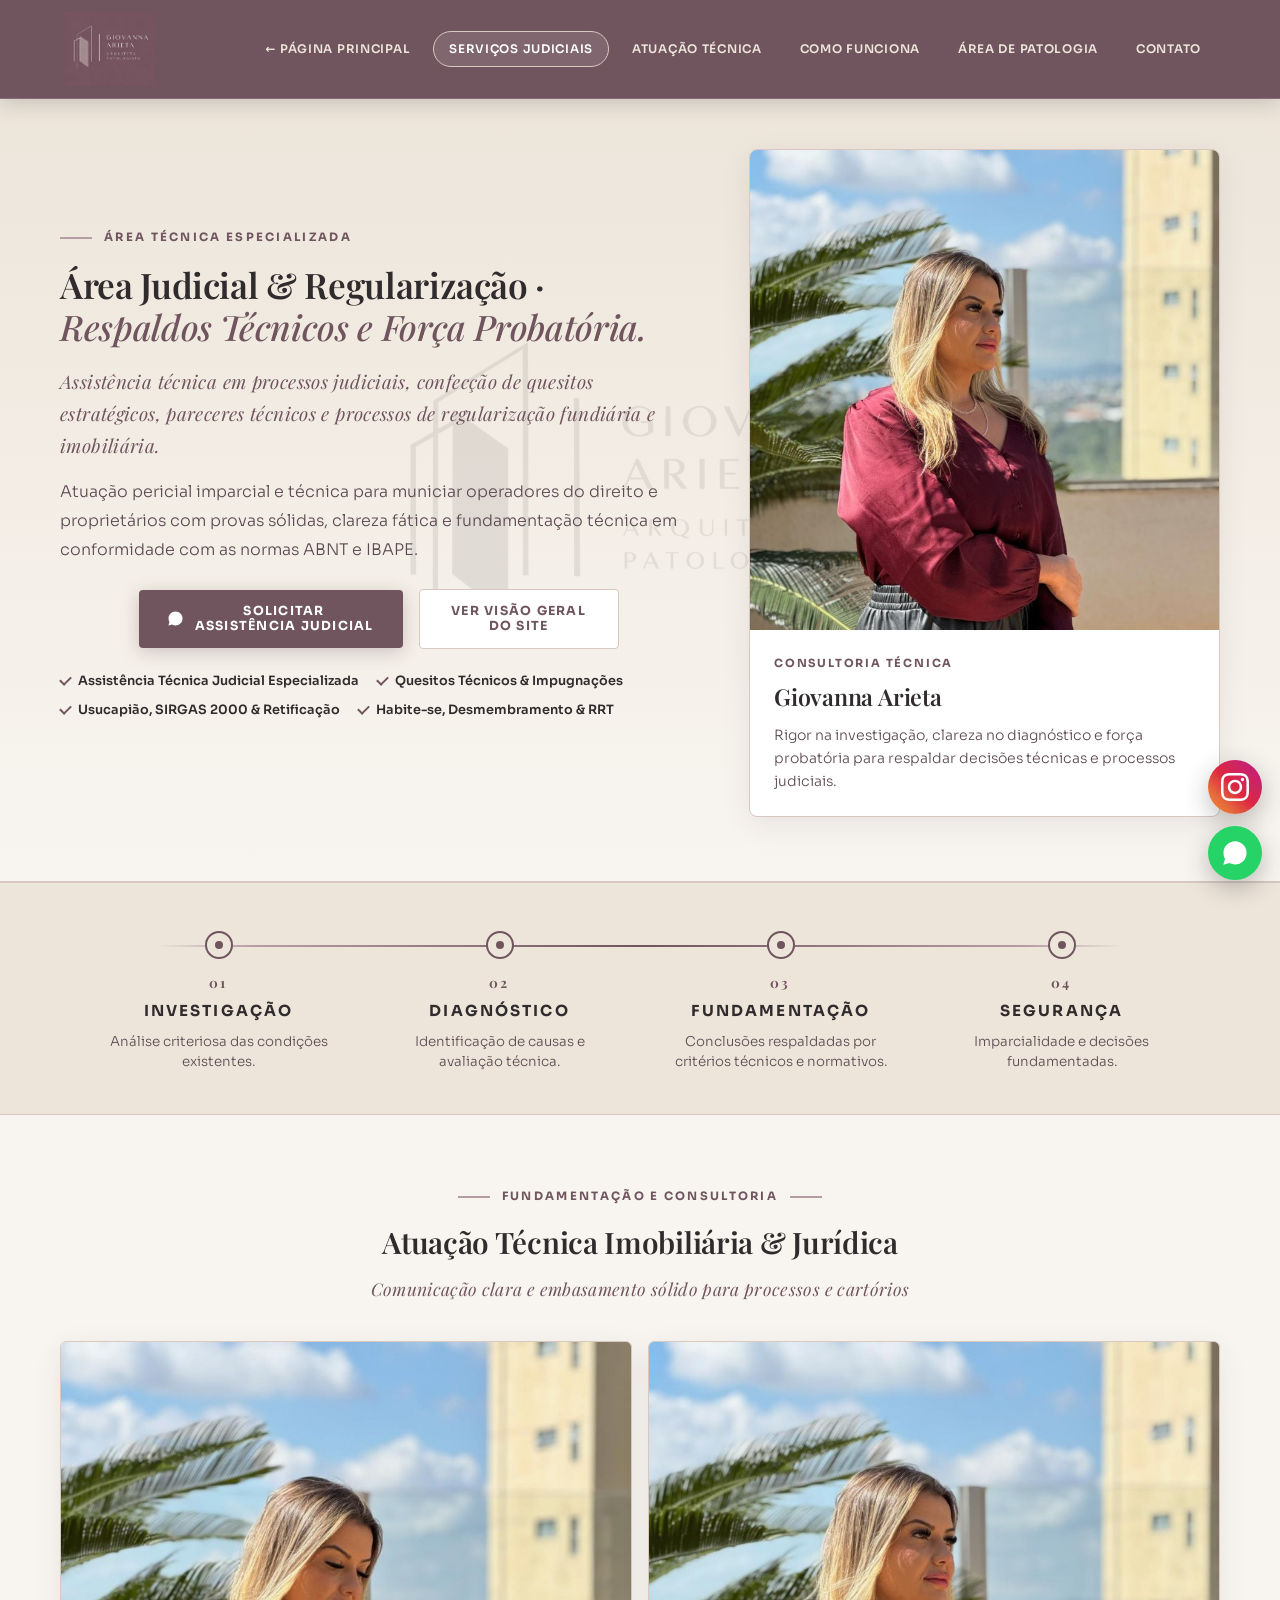
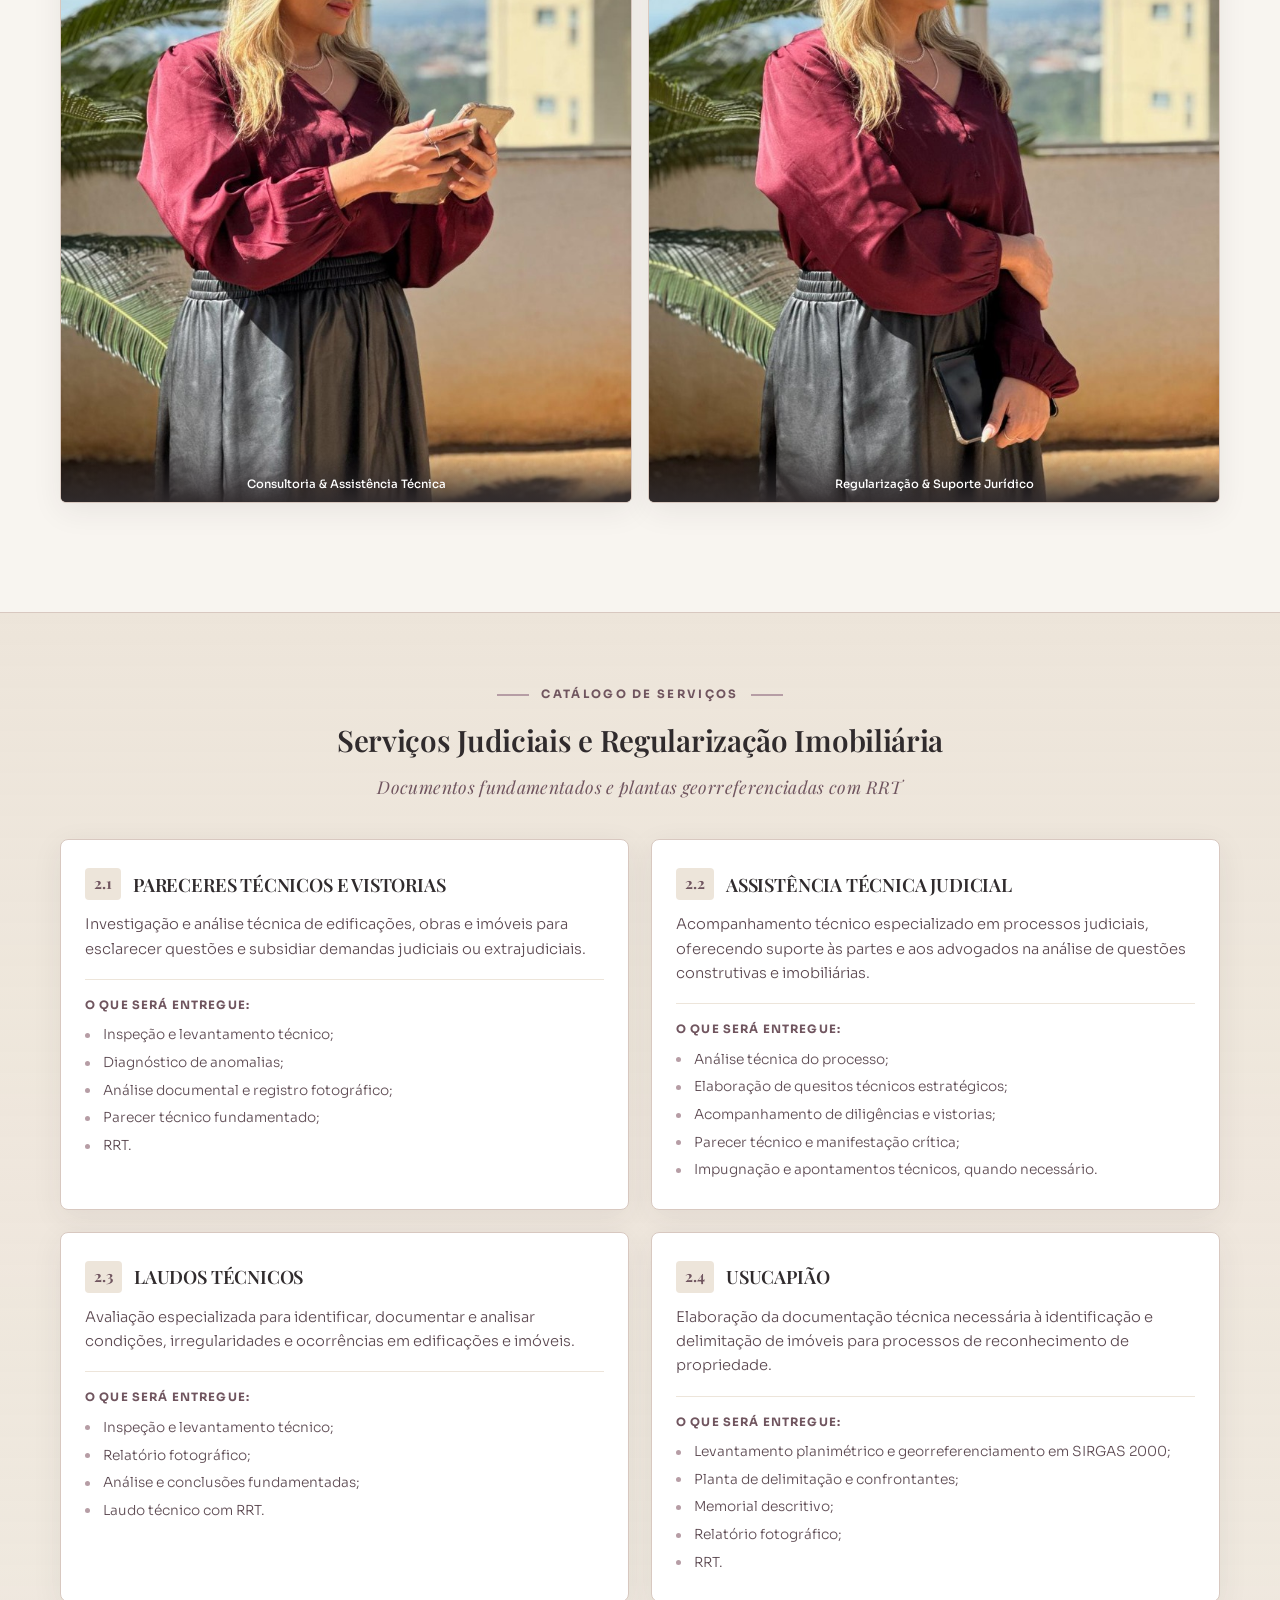
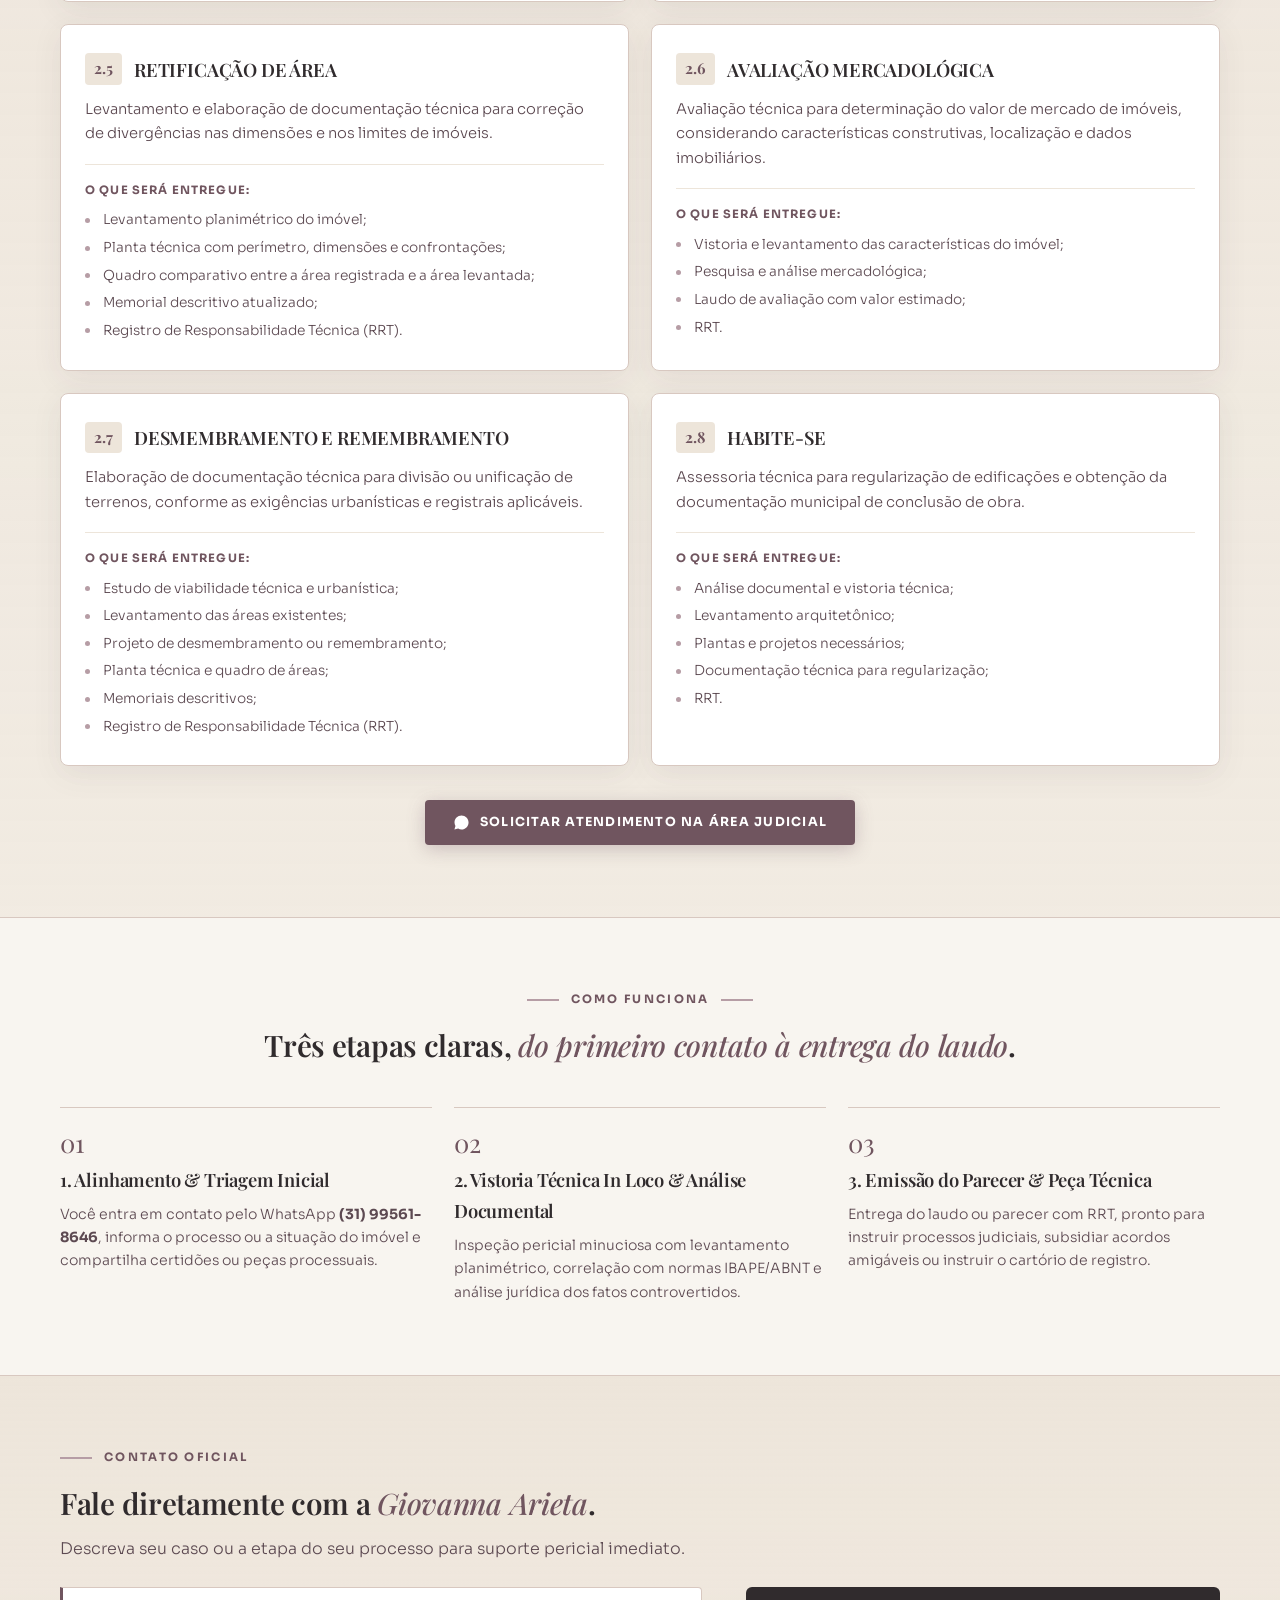
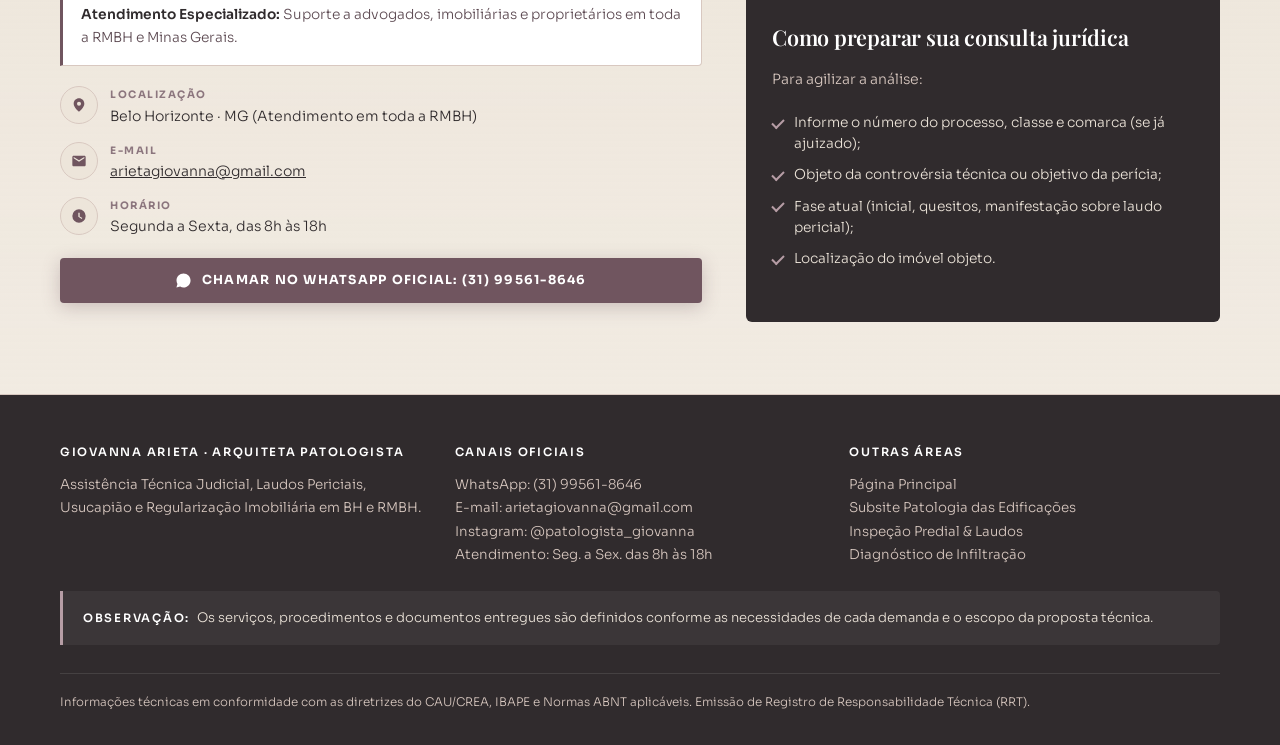
==== judicial.html @ 3dc8a7e7 "Adiciona páginas de nicho (patologia e judicial), logo centralizada estática na hero e 4 pilares int" ====
<!DOCTYPE html>
<html lang="pt-BR">
<head>
  <meta charset="UTF-8">
  <meta name="viewport" content="width=device-width, initial-scale=1.0, viewport-fit=cover">
  <title>Área Judicial &amp; Regularização Imobiliária | Giovanna Arieta</title>
  <meta name="description" content="Assistência Técnica Judicial, Pareceres Técnicos, Laudos Periciais, Usucapião, Retificação de Área e Regularização Imobiliária em BH e RMBH.">
  
  <!-- Tipografia de Alto Padrão Editorial -->
  <link rel="preconnect" href="https://fonts.googleapis.com">
  <link rel="preconnect" href="https://fonts.gstatic.com" crossorigin>
  <link href="https://fonts.googleapis.com/css2?family=Playfair+Display:ital,wght@0,500;0,600;0,700;1,500;1,600&family=Sora:wght@300;400;500;600;700&display=swap" rel="stylesheet">
  
  <link rel="stylesheet" href="style.css">
</head>
<body>

  <!-- ========================================================
       CABEÇALHO OFICIAL COM IDENTIDADE DO SUBSITE
       ======================================================== -->
  <header class="topo-header">
    <div class="wrap topo-container">
      <a href="index.html" class="logo-link" aria-label="Giovanna Arieta - Início">
        <img src="assets/logo.jpg" alt="Giovanna Arieta - Arquiteta Patologista" class="logo-img">
      </a>

      <!-- Botão Hambúrguer Mobile -->
      <button class="menu-mobile-btn" id="menuToggle" aria-label="Abrir Menu">
        <span></span>
        <span></span>
        <span></span>
      </button>

      <!-- Navegação Especializada do Subsite Judicial -->
      <nav class="nav-menu" id="navMenu">
        <a href="index.html" class="nav-item">&larr; Página Principal</a>
        <a href="#judicial-servicos" class="nav-item destaque">Serviços Judiciais</a>
        <a href="#judicial-fotos" class="nav-item">Atuação Técnica</a>
        <a href="#metodologia" class="nav-item">Como Funciona</a>
        <a href="patologia.html" class="nav-item">Área de Patologia</a>
        <a href="#contato" class="nav-item">Contato</a>
      </nav>
    </div>
  </header>

  <!-- ========================================================
       HERO ESPECÍFICO DO SUBSITE: ÁREA JUDICIAL & IMOBILIÁRIA
       ======================================================== -->
  <section class="hero" id="judicial-hero">
    <div class="hero-logo-centro-bg" aria-hidden="true"></div>

    <div class="wrap hero-grid">
      <div class="hero-texto">
        <span class="olho">Área Técnica Especializada</span>
        <h1>Área Judicial &amp; Regularização &middot; <em class="dest">Respaldos Técnicos e Força Probatória.</em></h1>
        
        <p class="hero-sub-slogan">Assistência técnica em processos judiciais, confecção de quesitos estratégicos, pareceres técnicos e processos de regularização fundiária e imobiliária.</p>
        
        <p class="lead">Atuação pericial imparcial e técnica para municiar operadores do direito e proprietários com provas sólidas, clareza fática e fundamentação técnica em conformidade com as normas ABNT e IBAPE.</p>

        <div class="hero-acoes">
          <a class="btn btn-destaque" href="https://wa.me/5531995618646?text=Ol%C3%A1%2C%20Giovanna!%20Acessei%20a%20p%C3%A1gina%20Judicial%20e%20gostaria%20de%20consultoria%20t%C3%A9cnica." target="_blank" rel="noopener noreferrer">
            <svg class="ico" viewBox="0 0 24 24"><path d="M17.47 14.38c-.3-.15-1.76-.87-2.03-.97-.27-.1-.47-.15-.67.15-.2.3-.77.97-.94 1.17-.17.2-.35.22-.65.07-.3-.15-1.26-.46-2.4-1.48-.89-.79-1.49-1.76-1.66-2.06-.17-.3-.02-.46.13-.61.13-.13.3-.35.45-.52.15-.17.2-.3.3-.5.1-.2.05-.37-.02-.52-.08-.15-.67-1.61-.92-2.21-.24-.58-.49-.5-.67-.51h-.57c-.2 0-.52.07-.79.37-.27.3-1.04 1.01-1.04 2.47s1.06 2.86 1.21 3.06c.15.2 2.1 3.2 5.08 4.49.71.31 1.26.49 1.69.63.71.22 1.36.19 1.87.12.57-.09 1.76-.72 2.01-1.41.25-.7.25-1.29.17-1.42-.07-.13-.27-.2-.57-.35M12.04 2C6.58 2 2.13 6.45 2.13 11.91c0 1.75.46 3.45 1.32 4.95L2 22l5.25-1.38c1.45.79 3.08 1.21 4.79 1.21 5.46 0 9.91-4.45 9.91-9.91S17.5 2 12.04 2"/></svg>
            Solicitar Assistência Judicial
          </a>
          <a class="btn btn-out" href="index.html">
            Ver Visão Geral do Site
          </a>
        </div>

        <ul class="hero-prova">
          <li>Assistência Técnica Judicial Especializada</li>
          <li>Quesitos Técnicos &amp; Impugnações</li>
          <li>Usucapião, SIRGAS 2000 &amp; Retificação</li>
          <li>Habite-se, Desmembramento &amp; RRT</li>
        </ul>
      </div>

      <!-- Card Visual Hero -->
      <div class="hero-visual">
        <div class="perfil-card-clean">
          <div class="perfil-foto-clean-wrap">
            <img src="assets/judicial_2.jpg" alt="Giovanna Arieta em consultoria judicial e imobiliária" class="perfil-foto-clean">
          </div>
          <div class="perfil-info-clean">
            <span class="perfil-cargo-clean">Consultoria Técnica</span>
            <h3 class="perfil-nome-clean">Giovanna Arieta</h3>
            <p class="perfil-resumo-clean">Rigor na investigação, clareza no diagnóstico e força probatória para respaldar decisões técnicas e processos judiciais.</p>
          </div>
        </div>
      </div>
    </div>
  </section>

  <!-- ========================================================
       FAIXA DE PILARES TÉCNICOS COM LINHA CONECTORA
       ======================================================== -->
  <section class="pilares-faixa reveal">
    <div class="wrap">
      <div class="pilares-container">
        <div class="pilares-linha" aria-hidden="true"></div>

        <div class="pilares-grid">
          <div class="pilar-item">
            <div class="pilar-ponto"><span class="pilar-dot"></span></div>
            <div class="pilar-num">01</div>
            <h3 class="pilar-titulo">INVESTIGAÇÃO</h3>
            <p class="pilar-desc">Análise criteriosa das condições existentes.</p>
          </div>

          <div class="pilar-item">
            <div class="pilar-ponto"><span class="pilar-dot"></span></div>
            <div class="pilar-num">02</div>
            <h3 class="pilar-titulo">DIAGNÓSTICO</h3>
            <p class="pilar-desc">Identificação de causas e avaliação técnica.</p>
          </div>

          <div class="pilar-item">
            <div class="pilar-ponto"><span class="pilar-dot"></span></div>
            <div class="pilar-num">03</div>
            <h3 class="pilar-titulo">FUNDAMENTAÇÃO</h3>
            <p class="pilar-desc">Conclusões respaldadas por critérios técnicos e normativos.</p>
          </div>

          <div class="pilar-item">
            <div class="pilar-ponto"><span class="pilar-dot"></span></div>
            <div class="pilar-num">04</div>
            <h3 class="pilar-titulo">SEGURANÇA</h3>
            <p class="pilar-desc">Imparcialidade e decisões fundamentadas.</p>
          </div>
        </div>
      </div>
    </div>
  </section>

  <!-- ========================================================
       GALERIA TÉCNICA JUDICIAL
       ======================================================== -->
  <section class="sec reveal" id="judicial-fotos">
    <div class="wrap">
      <div class="secao-header-centro">
        <span class="olho meio">Fundamentação e Consultoria</span>
        <h2>Atuação Técnica Imobiliária &amp; Jurídica</h2>
        <p class="secao-subtitulo">Comunicação clara e embasamento sólido para processos e cartórios</p>
      </div>

      <div class="judicial-fotos-dupla">
        <div class="foto-card-dupla">
          <img src="assets/judicial_1.jpg" alt="Giovanna Arieta em consultoria imobiliária" loading="lazy">
          <div class="foto-card-legenda">Consultoria &amp; Assistência Técnica</div>
        </div>
        <div class="foto-card-dupla">
          <img src="assets/judicial_2.jpg" alt="Giovanna Arieta com fundamentação técnica" loading="lazy">
          <div class="foto-card-legenda">Regularização &amp; Suporte Jurídico</div>
        </div>
      </div>
    </div>
  </section>

  <!-- ========================================================
       SERVIÇOS COMPLETOS DA ÁREA JUDICIAL & IMOBILIÁRIA
       ======================================================== -->
  <section class="sec sec-tom-alternado reveal" id="judicial-servicos">
    <div class="wrap">
      <div class="secao-header-centro">
        <span class="olho meio">Catálogo de Serviços</span>
        <h2>Serviços Judiciais e Regularização Imobiliária</h2>
        <p class="secao-subtitulo">Documentos fundamentados e plantas georreferenciadas com RRT</p>
      </div>

      <div class="cards-servicos-grid">
        <!-- 1. PARECERES TÉCNICOS E VISTORIAS -->
        <article class="card-servico">
          <div class="card-servico-head">
            <span class="card-servico-num">2.1</span>
            <h3>PARECERES TÉCNICOS E VISTORIAS</h3>
          </div>
          <p class="card-servico-desc">Investigação e análise técnica de edificações, obras e imóveis para esclarecer questões e subsidiar demandas judiciais ou extrajudiciais.</p>
          <div class="card-servico-entregaveis">
            <strong>O que será entregue:</strong>
            <ul>
              <li>Inspeção e levantamento técnico;</li>
              <li>Diagnóstico de anomalias;</li>
              <li>Análise documental e registro fotográfico;</li>
              <li>Parecer técnico fundamentado;</li>
              <li>RRT.</li>
            </ul>
          </div>
        </article>

        <!-- 2. ASSISTÊNCIA TÉCNICA JUDICIAL -->
        <article class="card-servico">
          <div class="card-servico-head">
            <span class="card-servico-num">2.2</span>
            <h3>ASSISTÊNCIA TÉCNICA JUDICIAL</h3>
          </div>
          <p class="card-servico-desc">Acompanhamento técnico especializado em processos judiciais, oferecendo suporte às partes e aos advogados na análise de questões construtivas e imobiliárias.</p>
          <div class="card-servico-entregaveis">
            <strong>O que será entregue:</strong>
            <ul>
              <li>Análise técnica do processo;</li>
              <li>Elaboração de quesitos técnicos estratégicos;</li>
              <li>Acompanhamento de diligências e vistorias;</li>
              <li>Parecer técnico e manifestação crítica;</li>
              <li>Impugnação e apontamentos técnicos, quando necessário.</li>
            </ul>
          </div>
        </article>

        <!-- 3. LAUDOS TÉCNICOS -->
        <article class="card-servico">
          <div class="card-servico-head">
            <span class="card-servico-num">2.3</span>
            <h3>LAUDOS TÉCNICOS</h3>
          </div>
          <p class="card-servico-desc">Avaliação especializada para identificar, documentar e analisar condições, irregularidades e ocorrências em edificações e imóveis.</p>
          <div class="card-servico-entregaveis">
            <strong>O que será entregue:</strong>
            <ul>
              <li>Inspeção e levantamento técnico;</li>
              <li>Relatório fotográfico;</li>
              <li>Análise e conclusões fundamentadas;</li>
              <li>Laudo técnico com RRT.</li>
            </ul>
          </div>
        </article>

        <!-- 4. USUCAPIÃO -->
        <article class="card-servico">
          <div class="card-servico-head">
            <span class="card-servico-num">2.4</span>
            <h3>USUCAPIÃO</h3>
          </div>
          <p class="card-servico-desc">Elaboração da documentação técnica necessária à identificação e delimitação de imóveis para processos de reconhecimento de propriedade.</p>
          <div class="card-servico-entregaveis">
            <strong>O que será entregue:</strong>
            <ul>
              <li>Levantamento planimétrico e georreferenciamento em SIRGAS 2000;</li>
              <li>Planta de delimitação e confrontantes;</li>
              <li>Memorial descritivo;</li>
              <li>Relatório fotográfico;</li>
              <li>RRT.</li>
            </ul>
          </div>
        </article>

        <!-- 5. RETIFICAÇÃO DE ÁREA -->
        <article class="card-servico">
          <div class="card-servico-head">
            <span class="card-servico-num">2.5</span>
            <h3>RETIFICAÇÃO DE ÁREA</h3>
          </div>
          <p class="card-servico-desc">Levantamento e elaboração de documentação técnica para correção de divergências nas dimensões e nos limites de imóveis.</p>
          <div class="card-servico-entregaveis">
            <strong>O que será entregue:</strong>
            <ul>
              <li>Levantamento planimétrico do imóvel;</li>
              <li>Planta técnica com perímetro, dimensões e confrontações;</li>
              <li>Quadro comparativo entre a área registrada e a área levantada;</li>
              <li>Memorial descritivo atualizado;</li>
              <li>Registro de Responsabilidade Técnica (RRT).</li>
            </ul>
          </div>
        </article>

        <!-- 6. AVALIAÇÃO MERCADOLÓGICA -->
        <article class="card-servico">
          <div class="card-servico-head">
            <span class="card-servico-num">2.6</span>
            <h3>AVALIAÇÃO MERCADOLÓGICA</h3>
          </div>
          <p class="card-servico-desc">Avaliação técnica para determinação do valor de mercado de imóveis, considerando características construtivas, localização e dados imobiliários.</p>
          <div class="card-servico-entregaveis">
            <strong>O que será entregue:</strong>
            <ul>
              <li>Vistoria e levantamento das características do imóvel;</li>
              <li>Pesquisa e análise mercadológica;</li>
              <li>Laudo de avaliação com valor estimado;</li>
              <li>RRT.</li>
            </ul>
          </div>
        </article>

        <!-- 7. DESMEMBRAMENTO E REMEMBRAMENTO -->
        <article class="card-servico">
          <div class="card-servico-head">
            <span class="card-servico-num">2.7</span>
            <h3>DESMEMBRAMENTO E REMEMBRAMENTO</h3>
          </div>
          <p class="card-servico-desc">Elaboração de documentação técnica para divisão ou unificação de terrenos, conforme as exigências urbanísticas e registrais aplicáveis.</p>
          <div class="card-servico-entregaveis">
            <strong>O que será entregue:</strong>
            <ul>
              <li>Estudo de viabilidade técnica e urbanística;</li>
              <li>Levantamento das áreas existentes;</li>
              <li>Projeto de desmembramento ou remembramento;</li>
              <li>Planta técnica e quadro de áreas;</li>
              <li>Memoriais descritivos;</li>
              <li>Registro de Responsabilidade Técnica (RRT).</li>
            </ul>
          </div>
        </article>

        <!-- 8. HABITE-SE -->
        <article class="card-servico">
          <div class="card-servico-head">
            <span class="card-servico-num">2.8</span>
            <h3>HABITE-SE</h3>
          </div>
          <p class="card-servico-desc">Assessoria técnica para regularização de edificações e obtenção da documentação municipal de conclusão de obra.</p>
          <div class="card-servico-entregaveis">
            <strong>O que será entregue:</strong>
            <ul>
              <li>Análise documental e vistoria técnica;</li>
              <li>Levantamento arquitetônico;</li>
              <li>Plantas e projetos necessários;</li>
              <li>Documentação técnica para regularização;</li>
              <li>RRT.</li>
            </ul>
          </div>
        </article>
      </div>

      <div class="centro-cta">
        <a class="btn btn-destaque" href="https://wa.me/5531995618646?text=Ol%C3%A1%2C%20Giovanna!%20Gostaria%20de%20solicitar%20atendimento%20na%20%C3%81rea%20Judicial%20e%20Imobili%C3%A1ria." target="_blank" rel="noopener noreferrer">
          <svg class="ico" viewBox="0 0 24 24"><path d="M17.47 14.38c-.3-.15-1.76-.87-2.03-.97-.27-.1-.47-.15-.67.15-.2.3-.77.97-.94 1.17-.17.2-.35.22-.65.07-.3-.15-1.26-.46-2.4-1.48-.89-.79-1.49-1.76-1.66-2.06-.17-.3-.02-.46.13-.61.13-.13.3-.35.45-.52.15-.17.2-.3.3-.5.1-.2.05-.37-.02-.52-.08-.15-.67-1.61-.92-2.21-.24-.58-.49-.5-.67-.51h-.57c-.2 0-.52.07-.79.37-.27.3-1.04 1.01-1.04 2.47s1.06 2.86 1.21 3.06c.15.2 2.1 3.2 5.08 4.49.71.31 1.26.49 1.69.63.71.22 1.36.19 1.87.12.57-.09 1.76-.72 2.01-1.41.25-.7.25-1.29.17-1.42-.07-.13-.27-.2-.57-.35M12.04 2C6.58 2 2.13 6.45 2.13 11.91c0 1.75.46 3.45 1.32 4.95L2 22l5.25-1.38c1.45.79 3.08 1.21 4.79 1.21 5.46 0 9.91-4.45 9.91-9.91S17.5 2 12.04 2"/></svg>
          Solicitar Atendimento na Área Judicial
        </a>
      </div>
    </div>
  </section>

  <!-- ========================================================
       SEÇÃO: METODOLOGIA DE ATENDIMENTO
       ======================================================== -->
  <section class="sec reveal" id="metodologia">
    <div class="wrap">
      <div class="centro" style="margin-bottom:44px">
        <span class="olho meio">Como Funciona</span>
        <h2>Três etapas claras, <em class="dest">do primeiro contato à entrega do laudo</em>.</h2>
      </div>

      <div class="passos">
        <div class="passo reveal">
          <h3>1. Alinhamento &amp; Triagem Inicial</h3>
          <p>Você entra em contato pelo WhatsApp <strong>(31) 99561-8646</strong>, informa o processo ou a situação do imóvel e compartilha certidões ou peças processuais.</p>
        </div>
        <div class="passo reveal">
          <h3>2. Vistoria Técnica In Loco &amp; Análise Documental</h3>
          <p>Inspeção pericial minuciosa com levantamento planimétrico, correlação com normas IBAPE/ABNT e análise jurídica dos fatos controvertidos.</p>
        </div>
        <div class="passo reveal">
          <h3>3. Emissão do Parecer &amp; Peça Técnica</h3>
          <p>Entrega do laudo ou parecer com RRT, pronto para instruir processos judiciais, subsidiar acordos amigáveis ou instruir o cartório de registro.</p>
        </div>
      </div>
    </div>
  </section>

  <!-- ========================================================
       SEÇÃO: CONTATO OFICIAL
       ======================================================== -->
  <section class="sec sec-tom-alternado reveal" id="contato">
    <div class="wrap">
      <span class="olho">Contato Oficial</span>
      <h2>Fale diretamente com a <em class="dest">Giovanna Arieta</em>.</h2>
      <p class="lead">Descreva seu caso ou a etapa do seu processo para suporte pericial imediato.</p>

      <div class="ct-grid">
        <div class="reveal-left">
          <div class="aviso">
            <b>Atendimento Especializado:</b> Suporte a advogados, imobiliárias e proprietários em toda a RMBH e Minas Gerais.
          </div>

          <div class="infos-contato-row">
            <div class="info-item">
              <div class="info-ico"><svg viewBox="0 0 24 24"><path d="M12 2C7.6 2 4 5.6 4 10c0 5.5 8 12 8 12s8-6.5 8-12c0-4.4-3.6-8-8-8Zm0 11a3 3 0 1 1 0-6 3 3 0 0 1 0 6Z"/></svg></div>
              <div class="info-tx">
                <span>Localização</span>
                <p>Belo Horizonte &middot; MG (Atendimento em toda a RMBH)</p>
              </div>
            </div>
            <div class="info-item">
              <div class="info-ico"><svg viewBox="0 0 24 24"><path d="M20 4H4c-1.1 0-1.99.9-1.99 2L2 18c0 1.1.9 2 2 2h16c1.1 0 2-.9 2-2V6c0-1.1-.9-2-2-2zm0 4-8 5-8-5V6l8 5 8-5v2z"/></svg></div>
              <div class="info-tx">
                <span>E-mail</span>
                <p><a href="mailto:arietagiovanna@gmail.com" style="text-decoration:underline;">arietagiovanna@gmail.com</a></p>
              </div>
            </div>
            <div class="info-item">
              <div class="info-ico"><svg viewBox="0 0 24 24"><path d="M12 2a10 10 0 1 0 0 20 10 10 0 0 0 0-20Zm1 5v5.6l4 2.3-.9 1.6L11 13V7h2Z"/></svg></div>
              <div class="info-tx">
                <span>Horário</span>
                <p>Segunda a Sexta, das 8h às 18h</p>
              </div>
            </div>
          </div>

          <a class="btn btn-destaque btn-full" href="https://wa.me/5531995618646?text=Ol%C3%A1%2C%20Giovanna!%20Gostaria%20de%20atendimento%20na%20%C3%81rea%20Judicial." target="_blank" rel="noopener noreferrer">
            <svg class="ico" viewBox="0 0 24 24"><path d="M17.47 14.38c-.3-.15-1.76-.87-2.03-.97-.27-.1-.47-.15-.67.15-.2.3-.77.97-.94 1.17-.17.2-.35.22-.65.07-.3-.15-1.26-.46-2.4-1.48-.89-.79-1.49-1.76-1.66-2.06-.17-.3-.02-.46.13-.61.13-.13.3-.35.45-.52.15-.17.2-.3.3-.5.1-.2.05-.37-.02-.52-.08-.15-.67-1.61-.92-2.21-.24-.58-.49-.5-.67-.51h-.57c-.2 0-.52.07-.79.37-.27.3-1.04 1.01-1.04 2.47s1.06 2.86 1.21 3.06c.15.2 2.1 3.2 5.08 4.49.71.31 1.26.49 1.69.63.71.22 1.36.19 1.87.12.57-.09 1.76-.72 2.01-1.41.25-.7.25-1.29.17-1.42-.07-.13-.27-.2-.57-.35M12.04 2C6.58 2 2.13 6.45 2.13 11.91c0 1.75.46 3.45 1.32 4.95L2 22l5.25-1.38c1.45.79 3.08 1.21 4.79 1.21 5.46 0 9.91-4.45 9.91-9.91S17.5 2 12.04 2"/></svg>
            Chamar no WhatsApp Oficial: (31) 99561-8646
          </a>
        </div>

        <div class="ct-lado-box reveal-right">
          <h3>Como preparar sua consulta jurídica</h3>
          <p>Para agilizar a análise:</p>
          <ul class="ct-lista">
            <li>Informe o número do processo, classe e comarca (se já ajuizado);</li>
            <li>Objeto da controvérsia técnica ou objetivo da perícia;</li>
            <li>Fase atual (inicial, quesitos, manifestação sobre laudo pericial);</li>
            <li>Localização do imóvel objeto.</li>
          </ul>
        </div>
      </div>
    </div>
  </section>

  <!-- ========================================================
       RODAPÉ
       ======================================================== -->
  <footer class="rodape">
    <div class="wrap rod-grid">
      <div>
        <strong>Giovanna Arieta &middot; Arquiteta Patologista</strong>
        <p>Assistência Técnica Judicial, Laudos Periciais, Usucapião e Regularização Imobiliária em BH e RMBH.</p>
      </div>
      <div>
        <strong>Canais Oficiais</strong>
        <p>
          WhatsApp: (31) 99561-8646<br>
          E-mail: arietagiovanna@gmail.com<br>
          Instagram: @patologista_giovanna<br>
          Atendimento: Seg. a Sex. das 8h às 18h
        </p>
      </div>
      <div>
        <strong>Outras Áreas</strong>
        <p>
          <a href="index.html">Página Principal</a><br>
          <a href="patologia.html">Subsite Patologia das Edificações</a><br>
          <a href="patologia.html#patologia-servicos">Inspeção Predial &amp; Laudos</a><br>
          <a href="patologia.html#patologia-servicos">Diagnóstico de Infiltração</a>
        </p>
      </div>
      <div class="rod-observacao">
        <strong>Observação:</strong> Os serviços, procedimentos e documentos entregues são definidos conforme as necessidades de cada demanda e o escopo da proposta técnica.
      </div>
      <div class="rod-legal">
        Informações técnicas em conformidade com as diretrizes do CAU/CREA, IBAPE e Normas ABNT aplicáveis. Emissão de Registro de Responsabilidade Técnica (RRT).
      </div>
    </div>
  </footer>

  <!-- Flutuantes -->
  <div class="flutuantes-container">
    <a class="flut-btn flut-insta" href="https://www.instagram.com/patologista_giovanna" target="_blank" rel="noopener noreferrer" aria-label="Instagram">
      <svg viewBox="0 0 24 24"><path d="M12 2.163c3.204 0 3.584.012 4.85.07 3.252.148 4.771 1.691 4.919 4.919.058 1.265.069 1.645.069 4.849 0 3.205-.012 3.584-.069 4.849-.149 3.225-1.664 4.771-4.919 4.919-1.266.058-1.644.07-4.85.07-3.204 0-3.584-.012-4.849-.07-3.26-.149-4.771-1.699-4.919-4.92-.058-1.265-.07-1.644-.07-4.849 0-3.204.013-3.583.07-4.849.149-3.227 1.664-4.771 4.919-4.919 1.266-.057 1.645-.069 4.849-.069zm0-2.163c-3.259 0-3.667.014-4.947.072-4.358.2-6.78 2.618-6.98 6.98-.059 1.281-.073 1.689-.073 4.948 0 3.259.014 3.668.072 4.948.2 4.358 2.618 6.78 6.98 6.98 1.281.058 1.689.072 4.948.072 3.259 0 3.668-.014 4.948-.072 4.354-.2 6.782-2.618 6.979-6.98.059-1.28.073-1.689.073-4.948 0-3.259-.014-3.667-.072-4.947-.196-4.354-2.617-6.78-6.979-6.98-1.281-.059-1.69-.073-4.949-.073zm0 5.838c-3.403 0-6.162 2.759-6.162 6.162s2.759 6.163 6.162 6.163 6.162-2.759 6.162-6.163c0-3.403-2.759-6.162-6.162-6.162zm0 10.162c-2.209 0-4-1.79-4-4 0-2.209 1.791-4 4-4s4 1.791 4 4c0 2.21-1.791 4-4 4zm6.406-11.845c-.796 0-1.441.645-1.441 1.44s.645 1.44 1.441 1.44c.795 0 1.439-.645 1.439-1.44s-.644-1.44-1.439-1.44z"/></svg>
    </a>
    <a class="flut-btn flut-zap" href="https://wa.me/5531995618646?text=Ol%C3%A1%2C%20Giovanna!%20Gostaria%20de%20atendimento%20na%20%C3%81rea%20Judicial." target="_blank" rel="noopener noreferrer" aria-label="WhatsApp">
      <svg viewBox="0 0 24 24"><path d="M17.47 14.38c-.3-.15-1.76-.87-2.03-.97-.27-.1-.47-.15-.67.15-.2.3-.77.97-.94 1.17-.17.2-.35.22-.65.07-.3-.15-1.26-.46-2.4-1.48-.89-.79-1.49-1.76-1.66-2.06-.17-.3-.02-.46.13-.61.13-.13.3-.35.45-.52.15-.17.2-.3.3-.5.1-.2.05-.37-.02-.52-.08-.15-.67-1.61-.92-2.21-.24-.58-.49-.5-.67-.51h-.57c-.2 0-.52.07-.79.37-.27.3-1.04 1.01-1.04 2.47s1.06 2.86 1.21 3.06c.15.2 2.1 3.2 5.08 4.49.71.31 1.26.49 1.69.63.71.22 1.36.19 1.87.12.57-.09 1.76-.72 2.01-1.41.25-.7.25-1.29.17-1.42-.07-.13-.27-.2-.57-.35M12.04 2C6.58 2 2.13 6.45 2.13 11.91c0 1.75.46 3.45 1.32 4.95L2 22l5.25-1.38c1.45.79 3.08 1.21 4.79 1.21 5.46 0 9.91-4.45 9.91-9.91S17.5 2 12.04 2"/></svg>
    </a>
  </div>

  <script>
    const menuToggle = document.getElementById('menuToggle');
    const navMenu = document.getElementById('navMenu');

    menuToggle.addEventListener('click', () => {
      menuToggle.classList.toggle('active');
      navMenu.classList.toggle('active');
    });

    document.querySelectorAll('.nav-item').forEach(link => {
      link.addEventListener('click', () => {
        menuToggle.classList.remove('active');
        navMenu.classList.remove('active');
      });
    });

    const observerOptions = { root: null, rootMargin: '0px', threshold: 0.12 };
    const scrollObserver = new IntersectionObserver((entries) => {
      entries.forEach(entry => {
        if (entry.isIntersecting) entry.target.classList.add('visible');
      });
    }, observerOptions);

    document.querySelectorAll('.reveal, .reveal-left, .reveal-right').forEach(el => scrollObserver.observe(el));
  </script>
</body>
</html>
---- style.css ----
/* ========================================================
   GIOVANNA ARIETA - ARQUITETA PATOLOGISTA
   Design System: Paleta Oficial Exata da Marca
   - Malva Original:    #70555F (RGB 112, 85, 95)
   - Malva Claro:       #B69DA5 (RGB 182, 157, 165)
   - Bege Rosado:       #D8C8C0 (RGB 216, 200, 192)
   - Bege Champagne:    #EDE5DA (RGB 237, 229, 218)
   - Off-White Quente:  #F8F5F0 (RGB 248, 245, 240)
   - Grafite Sofistic.: #302B2D (RGB 48, 43, 45)
   ======================================================== */

:root {
  /* Cores Oficiais da Paleta */
  --malva-original: #70555F;
  --malva-claro: #B69DA5;
  --bege-rosado: #D8C8C0;
  --bege-champagne: #EDE5DA;
  --off-white: #F8F5F0;
  --grafite: #302B2D;
  
  /* Cores Derivadas e Aplicações */
  --texto-principal: #302B2D;
  --texto-suave: #5d4a52;
  --texto-muted: #8c767e;
  --texto-claro: #F8F5F0;
  
  /* Acentos de Aplicativos */
  --zap-cor: #25d366;
  --insta-gradient: linear-gradient(45deg, #f09433 0%, #e6683c 25%, #dc2743 50%, #cc2366 75%, #bc1888 100%);

  /* Tipografia */
  --serif: 'Playfair Display', Georgia, serif;
  --sans: 'Sora', system-ui, -apple-system, BlinkMacSystemFont, 'Segoe UI', Roboto, sans-serif;

  /* Sombras Elegantes */
  --sombra-card: 0 8px 30px rgba(48, 43, 45, 0.08);
  --sombra-hover: 0 16px 40px rgba(48, 43, 45, 0.14);
}

/* Reset Base */
* {
  margin: 0;
  padding: 0;
  box-sizing: border-box;
}

html {
  scroll-behavior: smooth;
  -webkit-text-size-adjust: 100%;
}

body {
  font-family: var(--sans);
  color: var(--texto-principal);
  background: var(--off-white);
  line-height: 1.7;
  font-size: 16px;
  overflow-x: hidden;
  position: relative;
}

/* ========================================================
   LOGO CENTRALIZADA NO FUNDO DA PRIMEIRA SEÇÃO (HERO)
   Estática, sem animação de rolar para baixo, não acompanha scroll
   ======================================================== */
.hero-logo-centro-bg {
  position: absolute;
  top: 50%;
  left: 50%;
  transform: translate(-50%, -50%);
  width: 580px;
  height: 580px;
  max-width: 90vw;
  max-height: 90vw;
  background-image: url('assets/logo_fundo.png');
  background-size: contain;
  background-repeat: no-repeat;
  background-position: center;
  opacity: 0.08;
  mix-blend-mode: multiply;
  pointer-events: none;
  z-index: 1; /* Fica no fundo da hero atrás do conteúdo */
}

img {
  max-width: 100%;
  height: auto;
  display: block;
}

svg {
  display: block;
}

a {
  color: inherit;
  text-decoration: none;
}

.wrap {
  width: 100%;
  max-width: 1200px;
  margin: 0 auto;
  padding: 0 20px;
  position: relative;
  z-index: 2; /* Garante que o texto fique 100% nítido sobre a logo */
}

[id] {
  scroll-margin-top: 100px;
}

/* ========================================================
   ANIMAÇÕES DE ROLAGEM (SCROLL REVEAL CSS)
   ======================================================== */
.reveal {
  opacity: 0;
  transform: translateY(28px);
  transition: opacity 0.75s cubic-bezier(0.16, 1, 0.3, 1), transform 0.75s cubic-bezier(0.16, 1, 0.3, 1);
  will-change: opacity, transform;
}

.reveal.visible {
  opacity: 1;
  transform: translateY(0);
}

.reveal-left {
  opacity: 0;
  transform: translateX(-30px);
  transition: opacity 0.8s cubic-bezier(0.16, 1, 0.3, 1), transform 0.8s cubic-bezier(0.16, 1, 0.3, 1);
  will-change: opacity, transform;
}

.reveal-left.visible {
  opacity: 1;
  transform: translateX(0);
}

.reveal-right {
  opacity: 0;
  transform: translateX(30px);
  transition: opacity 0.8s cubic-bezier(0.16, 1, 0.3, 1), transform 0.8s cubic-bezier(0.16, 1, 0.3, 1);
  will-change: opacity, transform;
}

.reveal-right.visible {
  opacity: 1;
  transform: translateX(0);
}

/* ========================================================
   CABEÇALHO: MALVA ORIGINAL (#70555F) COM LOGO NÍTIDA
   ======================================================== */
.topo-header {
  position: sticky;
  top: 0;
  z-index: 100;
  background: var(--malva-original);
  border-bottom: 1px solid rgba(255, 255, 255, 0.15);
  box-shadow: 0 4px 20px rgba(48, 43, 45, 0.2);
}

.topo-container {
  display: flex;
  align-items: center;
  justify-content: space-between;
  padding: 12px 20px;
  min-height: 84px;
}

.logo-link {
  display: inline-flex;
  align-items: center;
  flex: none;
}

.logo-img {
  height: 74px;
  width: auto;
  object-fit: contain;
  background: transparent;
  display: block;
  transition: transform 0.25s ease;
}

.logo-link:hover .logo-img {
  transform: scale(1.02);
}

/* Menu de Navegação */
.nav-menu {
  display: flex;
  align-items: center;
  gap: 8px;
  flex-wrap: wrap;
}

.nav-item {
  display: inline-flex;
  align-items: center;
  padding: 7px 15px;
  border-radius: 20px;
  font-size: 0.74rem;
  font-weight: 600;
  letter-spacing: 0.06em;
  text-transform: uppercase;
  color: var(--bege-champagne);
  transition: all 0.2s ease;
}

.nav-item:hover {
  color: #fff;
  background: rgba(255, 255, 255, 0.16);
}

.nav-item.destaque {
  color: #fff;
  border: 1px solid var(--bege-rosado);
  background: rgba(255, 255, 255, 0.1);
}

.nav-item.destaque:hover {
  border-color: #fff;
  background: rgba(255, 255, 255, 0.24);
}

/* Botão Mobile Hambúrguer */
.menu-mobile-btn {
  display: none;
  background: transparent;
  border: none;
  cursor: pointer;
  padding: 8px;
  flex-direction: column;
  gap: 5px;
  z-index: 110;
}

.menu-mobile-btn span {
  display: block;
  width: 25px;
  height: 2px;
  background: #ffffff;
  border-radius: 2px;
  transition: all 0.3s ease;
}

.menu-mobile-btn.active span:nth-child(1) { transform: translateY(7px) rotate(45deg); }
.menu-mobile-btn.active span:nth-child(2) { opacity: 0; }
.menu-mobile-btn.active span:nth-child(3) { transform: translateY(-7px) rotate(-45deg); }

/* ========================================================
   TIPOGRAFIA & LINHAS EDITORIAIS
   ======================================================== */
.olho {
  display: flex;
  align-items: center;
  gap: 12px;
  font-size: 0.72rem;
  font-weight: 700;
  letter-spacing: 0.2em;
  text-transform: uppercase;
  color: var(--malva-original);
  margin-bottom: 16px;
}

.olho::before {
  content: "";
  width: 32px;
  height: 2px;
  background: var(--malva-claro);
  flex: none;
}

.olho.meio {
  justify-content: center;
}

.olho.meio::after {
  content: "";
  width: 32px;
  height: 2px;
  background: var(--malva-claro);
  flex: none;
}

h1, h2, h3 {
  font-family: var(--serif);
  font-weight: 600;
  letter-spacing: -0.01em;
  color: var(--grafite);
}

h1 {
  font-size: 2.2rem;
  line-height: 1.2;
  margin-bottom: 18px;
}

h2 {
  font-size: 1.85rem;
  line-height: 1.25;
  margin-bottom: 14px;
}

em.dest {
  font-style: italic;
  color: var(--malva-original);
  font-weight: 500;
}

.lead {
  font-size: 1rem;
  color: var(--texto-suave);
  font-weight: 300;
  line-height: 1.8;
  max-width: 66ch;
  margin-bottom: 24px;
}

.centro {
  text-align: center;
}

.centro .lead {
  margin-left: auto;
  margin-right: auto;
}

.secao-header-centro {
  text-align: center;
  margin-bottom: 38px;
}

.secao-subtitulo {
  font-size: 1.1rem;
  font-family: var(--serif);
  font-style: italic;
  color: var(--malva-original);
  letter-spacing: 0.02em;
}

/* ========================================================
   BOTÕES & AÇÕES
   ======================================================== */
.btn {
  display: inline-flex;
  align-items: center;
  justify-content: center;
  gap: 10px;
  font-family: var(--sans);
  font-size: 0.78rem;
  font-weight: 700;
  letter-spacing: 0.1em;
  text-transform: uppercase;
  padding: 14px 28px;
  border-radius: 4px;
  border: 0;
  cursor: pointer;
  transition: all 0.25s ease;
  line-height: 1.2;
  text-align: center;
}

.btn:hover {
  transform: translateY(-2px);
}

.btn-destaque {
  background: var(--malva-original);
  color: #ffffff;
  box-shadow: 0 4px 18px rgba(112, 85, 95, 0.3);
}

.btn-destaque:hover {
  background: var(--grafite);
  box-shadow: 0 8px 26px rgba(48, 43, 45, 0.35);
}

.btn-out {
  background: #ffffff;
  color: var(--malva-original);
  border: 1px solid var(--bege-rosado);
}

.btn-out:hover {
  background: var(--bege-champagne);
  border-color: var(--malva-original);
}

.btn-full {
  width: 100%;
}

.ico {
  width: 17px;
  height: 17px;
  flex: none;
  fill: currentColor;
}

/* ========================================================
   HERO SECTION (BEGE CHAMPAGNE SUAVE COM CONTRASTE EDITORIAL)
   ======================================================== */
.hero {
  position: relative;
  background: linear-gradient(180deg, var(--bege-champagne) 0%, var(--off-white) 100%);
  padding: 50px 0 64px;
  border-bottom: 1px solid var(--bege-rosado);
  overflow: hidden;
}

.hero-grid {
  display: grid;
  gap: 40px;
  align-items: center;
}

.hero-sub-slogan {
  font-family: var(--serif);
  font-size: 1.18rem;
  font-style: italic;
  color: var(--malva-original);
  margin-bottom: 16px;
  letter-spacing: 0.02em;
}

.hero-acoes {
  display: flex;
  flex-direction: column;
  align-items: center;
  justify-content: center;
  gap: 14px;
  margin: 0 auto 22px auto;
  max-width: 480px;
}

.hero-prova {
  list-style: none;
  display: flex;
  flex-wrap: wrap;
  gap: 8px 18px;
  margin: 16px 0;
  padding: 0;
}

.hero-prova li {
  position: relative;
  padding-left: 18px;
  font-size: 0.8rem;
  font-weight: 600;
  color: var(--grafite);
}

.hero-prova li::before {
  content: "";
  position: absolute;
  left: 0;
  top: 0.4em;
  width: 9px;
  height: 5px;
  border-left: 2px solid var(--malva-original);
  border-bottom: 2px solid var(--malva-original);
  transform: rotate(-45deg);
}

.hero-nota {
  font-size: 0.82rem;
  color: var(--texto-muted);
  font-weight: 300;
  line-height: 1.6;
}

/* Card Visual Hero */
.perfil-card-clean {
  background: #ffffff;
  border: 1px solid var(--bege-rosado);
  border-radius: 8px;
  overflow: hidden;
  box-shadow: var(--sombra-card);
}

.perfil-foto-clean-wrap {
  position: relative;
  background: var(--bege-champagne);
  max-height: 480px;
  overflow: hidden;
}

.perfil-foto-clean {
  width: 100%;
  height: 100%;
  object-fit: cover;
  object-position: center 20%;
  transition: transform 0.4s ease;
}

.perfil-card-clean:hover .perfil-foto-clean {
  transform: scale(1.02);
}

.perfil-info-clean {
  padding: 24px;
}

.perfil-cargo-clean {
  font-size: 0.7rem;
  font-weight: 700;
  letter-spacing: 0.16em;
  text-transform: uppercase;
  color: var(--malva-original);
  display: block;
  margin-bottom: 4px;
}

.perfil-nome-clean {
  font-size: 1.45rem;
  color: var(--grafite);
  margin-bottom: 8px;
}

.perfil-resumo-clean {
  font-size: 0.88rem;
  color: var(--texto-suave);
  font-weight: 300;
  line-height: 1.6;
}

/* ========================================================
   FAIXA DE PILARES TÉCNICOS COM LINHA CONECTORA
   01 INVESTIGAÇÃO -> 02 DIAGNÓSTICO -> 03 FUNDAMENTAÇÃO -> 04 SEGURANÇA
   ======================================================== */
.pilares-faixa {
  background: var(--bege-champagne);
  border-top: 1px solid var(--bege-rosado);
  border-bottom: 1px solid var(--bege-rosado);
  padding: 48px 0 42px 0;
  position: relative;
}

.pilares-container {
  position: relative;
  max-width: 1100px;
  margin: 0 auto;
}

/* Linha horizontal conectora entre os títulos */
.pilares-linha {
  position: absolute;
  top: 14px;
  left: 6%;
  right: 6%;
  height: 2px;
  background: linear-gradient(90deg, 
    transparent 0%, 
    var(--malva-claro) 10%, 
    var(--malva-original) 50%, 
    var(--malva-claro) 90%, 
    transparent 100%
  );
  z-index: 1;
}

.pilares-grid {
  display: grid;
  grid-template-columns: repeat(4, 1fr);
  gap: 24px;
  position: relative;
  z-index: 2;
}

.pilar-item {
  display: flex;
  flex-direction: column;
  align-items: center;
  text-align: center;
  padding: 0 8px;
}

.pilar-ponto {
  width: 28px;
  height: 28px;
  border-radius: 50%;
  background: var(--bege-champagne);
  border: 2px solid var(--malva-original);
  display: flex;
  align-items: center;
  justify-content: center;
  margin-bottom: 12px;
  transition: transform 0.25s ease, background-color 0.25s ease;
}

.pilar-item:hover .pilar-ponto {
  transform: scale(1.15);
  background: var(--malva-original);
}

.pilar-dot {
  width: 8px;
  height: 8px;
  border-radius: 50%;
  background: var(--malva-original);
  transition: background-color 0.25s ease;
}

.pilar-item:hover .pilar-dot {
  background: #ffffff;
}

.pilar-num {
  font-family: var(--serif);
  font-size: 0.85rem;
  font-weight: 700;
  letter-spacing: 0.15em;
  color: var(--malva-original);
  margin-bottom: 4px;
}

.pilar-titulo {
  font-family: var(--sans);
  font-size: 0.95rem;
  font-weight: 700;
  letter-spacing: 0.14em;
  color: var(--grafite);
  margin-bottom: 8px;
  text-transform: uppercase;
  transition: color 0.2s ease;
}

.pilar-item:hover .pilar-titulo {
  color: var(--malva-original);
}

.pilar-desc {
  font-size: 0.84rem;
  color: var(--texto-suave);
  line-height: 1.5;
  font-weight: 300;
  max-width: 220px;
}

/* ========================================================
   SEÇÕES GERAIS
   ======================================================== */
.sec {
  padding: 72px 0;
  background: var(--off-white);
}

.sec-tom-alternado {
  background: linear-gradient(180deg, var(--bege-champagne) 0%, rgba(237, 229, 218, 0.65) 100%);
  border-top: 1px solid var(--bege-rosado);
  border-bottom: 1px solid var(--bege-rosado);
}

/* ========================================================
   HUB DE DIRECIONAMENTO INTERATIVO ("VOCÊ PROCURA...")
   ======================================================== */
.hub-direcionamento {
  max-width: 920px;
  margin: 0 auto 40px auto;
}

.abas-direcionamento {
  display: grid;
  grid-template-columns: 1fr 1fr;
  gap: 16px;
}

.aba-btn {
  background: #ffffff;
  border: 2px solid var(--bege-rosado);
  border-radius: 10px;
  padding: 22px 24px;
  text-align: left;
  cursor: pointer;
  transition: all 0.28s cubic-bezier(0.16, 1, 0.3, 1);
  display: flex;
  flex-direction: column;
  gap: 6px;
  position: relative;
  box-shadow: var(--sombra-card);
}

.aba-btn:hover {
  border-color: var(--malva-claro);
  transform: translateY(-3px);
  box-shadow: var(--sombra-hover);
}

.aba-btn.active {
  background: #ffffff;
  border-color: var(--malva-original);
  box-shadow: 0 12px 32px rgba(112, 85, 95, 0.18);
  outline: none;
}

.aba-btn.active::after {
  content: "";
  position: absolute;
  bottom: -2px;
  left: 20%;
  right: 20%;
  height: 4px;
  background: var(--malva-original);
  border-radius: 4px 4px 0 0;
}

.aba-badge {
  display: inline-block;
  align-self: flex-start;
  font-size: 0.68rem;
  font-weight: 700;
  letter-spacing: 0.14em;
  text-transform: uppercase;
  color: var(--malva-original);
  background: var(--bege-champagne);
  padding: 3px 10px;
  border-radius: 20px;
}

.aba-titulo {
  font-family: var(--serif);
  font-size: 1.25rem;
  font-weight: 600;
  color: var(--grafite);
}

.aba-sub {
  font-size: 0.82rem;
  color: var(--texto-suave);
  line-height: 1.45;
  font-weight: 300;
}

.aba-btn.active .aba-titulo {
  color: var(--malva-original);
}

/* Painéis de Conteúdo das Abas */
.painel-aba {
  display: none;
  animation: fadeInPainel 0.35s ease forwards;
}

.painel-aba.active {
  display: block;
}

@keyframes fadeInPainel {
  from {
    opacity: 0;
    transform: translateY(12px);
  }
  to {
    opacity: 1;
    transform: translateY(0);
  }
}

.painel-intro {
  background: #ffffff;
  border: 1px solid var(--bege-rosado);
  border-radius: 8px;
  padding: 24px 28px;
  margin-bottom: 32px;
  display: flex;
  align-items: center;
  justify-content: space-between;
  gap: 24px;
  flex-wrap: wrap;
  box-shadow: var(--sombra-card);
}

.painel-intro-texto {
  max-width: 640px;
}

.painel-intro-texto h3 {
  font-size: 1.45rem;
  color: var(--grafite);
  margin-bottom: 8px;
}

.painel-intro-texto .lead {
  margin-bottom: 0;
  font-size: 0.95rem;
}

/* ========================================================
   FOTOS DUPLAS E TRIOS
   ======================================================== */
.judicial-fotos-dupla {
  display: grid;
  grid-template-columns: 1fr 1fr;
  gap: 16px;
  margin-bottom: 36px;
}

.patologia-fotos-trio {
  display: grid;
  grid-template-columns: repeat(3, 1fr);
  gap: 16px;
  margin-bottom: 38px;
}

.foto-card-dupla {
  position: relative;
  border-radius: 6px;
  overflow: hidden;
  box-shadow: var(--sombra-card);
  border: 1px solid var(--bege-rosado);
  background: #ffffff;
}

.foto-card-dupla img {
  width: 100%;
  aspect-ratio: 3/4;
  object-fit: cover;
  object-position: center top;
  transition: transform 0.3s;
}

.foto-card-dupla:hover img {
  transform: scale(1.03);
}

.foto-card-legenda {
  position: absolute;
  bottom: 0;
  left: 0;
  right: 0;
  background: linear-gradient(transparent, rgba(48, 43, 45, 0.92));
  color: #fff;
  padding: 22px 10px 8px;
  font-size: 0.72rem;
  font-weight: 500;
  text-align: center;
}

/* ========================================================
   CARDS DE SERVIÇOS & ENTREGÁVEIS (BEGE CHAMPAGNE & OFF-WHITE)
   ======================================================== */
.cards-servicos-grid {
  display: grid;
  grid-template-columns: 1fr;
  gap: 22px;
  margin-bottom: 34px;
}

.card-servico {
  background: #ffffff;
  border: 1px solid var(--bege-rosado);
  border-radius: 8px;
  padding: 28px 24px;
  transition: transform 0.25s ease, box-shadow 0.25s ease, border-color 0.25s ease;
  box-shadow: var(--sombra-card);
}

.card-servico:hover {
  transform: translateY(-3px);
  border-color: var(--malva-claro);
  box-shadow: var(--sombra-hover);
}

.card-servico-head {
  display: flex;
  align-items: center;
  gap: 12px;
  margin-bottom: 12px;
}

.card-servico-num {
  font-family: var(--serif);
  font-size: 0.95rem;
  font-weight: 700;
  color: var(--malva-original);
  background: var(--bege-champagne);
  padding: 3px 9px;
  border-radius: 4px;
}

.card-servico h3 {
  font-size: 1.15rem;
  color: var(--grafite);
  margin: 0;
}

.card-servico-desc {
  font-size: 0.92rem;
  color: var(--texto-suave);
  font-weight: 300;
  line-height: 1.65;
  margin-bottom: 18px;
}

.card-servico-entregaveis {
  border-top: 1px solid var(--bege-champagne);
  padding-top: 16px;
}

.card-servico-entregaveis strong {
  display: block;
  font-size: 0.72rem;
  font-weight: 700;
  letter-spacing: 0.1em;
  text-transform: uppercase;
  color: var(--malva-original);
  margin-bottom: 10px;
}

.card-servico-entregaveis ul {
  list-style: none;
  display: grid;
  gap: 7px;
}

.card-servico-entregaveis li {
  position: relative;
  padding-left: 18px;
  font-size: 0.86rem;
  color: var(--texto-suave);
  font-weight: 300;
  line-height: 1.5;
}

.card-servico-entregaveis li::before {
  content: "";
  position: absolute;
  left: 0;
  top: 0.55em;
  width: 5px;
  height: 5px;
  border-radius: 50%;
  background: var(--malva-claro);
}

.centro-cta {
  text-align: center;
  margin-top: 24px;
}

/* ========================================================
   SOBRE A GIOVANNA
   ======================================================== */
.sobre-grid {
  display: grid;
  gap: 36px;
  align-items: center;
}

.chips {
  display: flex;
  flex-wrap: wrap;
  gap: 8px;
  margin-top: 20px;
}

.chip {
  border: 1px solid var(--bege-rosado);
  border-radius: 20px;
  padding: 6px 14px;
  font-size: 0.68rem;
  font-weight: 600;
  letter-spacing: 0.08em;
  text-transform: uppercase;
  color: var(--malva-original);
  background: #ffffff;
}

/* ========================================================
   METODOLOGIA / PASSOS
   ======================================================== */
.passos {
  display: grid;
  gap: 22px;
  counter-reset: p;
  text-align: left;
}

.passo {
  position: relative;
  padding-top: 22px;
  border-top: 1px solid var(--bege-rosado);
}

.passo::before {
  counter-increment: p;
  content: "0" counter(p);
  font-family: var(--serif);
  font-size: 1.6rem;
  color: var(--malva-original);
  display: block;
  margin-bottom: 8px;
  line-height: 1;
}

.passo h3 {
  font-size: 1.15rem;
  color: var(--grafite);
  margin-bottom: 8px;
}

.passo p {
  font-size: 0.88rem;
  color: var(--texto-suave);
  font-weight: 300;
  line-height: 1.65;
}

/* ========================================================
   FAQ
   ======================================================== */
details.faq {
  border-bottom: 1px solid var(--bege-rosado);
}

details.faq summary {
  list-style: none;
  cursor: pointer;
  padding: 20px 42px 20px 0;
  font-family: var(--serif);
  font-size: 1.06rem;
  font-weight: 500;
  position: relative;
  color: var(--grafite);
}

details.faq summary::-webkit-details-marker {
  display: none;
}

details.faq summary::after {
  content: "+";
  position: absolute;
  right: 6px;
  top: 50%;
  transform: translateY(-50%);
  font-size: 1.4rem;
  color: var(--malva-original);
  font-family: var(--sans);
  font-weight: 300;
  line-height: 1;
}

details.faq[open] summary::after {
  content: "–";
}

details.faq .faq-c {
  padding: 0 0 22px;
  font-size: 0.92rem;
  color: var(--texto-suave);
  font-weight: 300;
  line-height: 1.75;
  max-width: 76ch;
}

/* ========================================================
   CONTATO
   ======================================================== */
.ct-grid {
  display: grid;
  gap: 30px;
}

.aviso {
  background: #ffffff;
  border-left: 3px solid var(--malva-original);
  border-radius: 0 4px 4px 0;
  padding: 16px 18px;
  font-size: 0.86rem;
  color: var(--texto-suave);
  font-weight: 300;
  line-height: 1.65;
  margin-bottom: 20px;
  border-top: 1px solid var(--bege-rosado);
  border-right: 1px solid var(--bege-rosado);
  border-bottom: 1px solid var(--bege-rosado);
}

.aviso b {
  color: var(--grafite);
  font-weight: 600;
}

.infos-contato-row {
  display: grid;
  gap: 14px;
  margin: 20px 0;
}

.info-item {
  display: flex;
  gap: 12px;
}

.info-ico {
  width: 38px;
  height: 38px;
  border-radius: 50%;
  background: var(--bege-champagne);
  border: 1px solid var(--bege-rosado);
  display: flex;
  align-items: center;
  justify-content: center;
  flex: none;
}

.info-ico svg {
  width: 16px;
  height: 16px;
  fill: var(--malva-original);
}

.info-tx span {
  display: block;
  font-size: 0.64rem;
  font-weight: 700;
  letter-spacing: 0.15em;
  text-transform: uppercase;
  color: var(--texto-muted);
  margin-bottom: 2px;
}

.info-tx p {
  font-size: 0.88rem;
  color: var(--grafite);
  font-weight: 300;
  line-height: 1.55;
}

.ct-lado-box {
  background: var(--grafite);
  border-radius: 6px;
  padding: 32px 26px;
  color: #fff;
}

.ct-lado-box h3 {
  color: #fff;
  font-size: 1.35rem;
  margin-bottom: 12px;
}

.ct-lado-box p {
  font-size: 0.88rem;
  color: var(--bege-rosado);
  font-weight: 300;
  line-height: 1.7;
  margin-bottom: 20px;
}

.ct-lista {
  list-style: none;
  display: grid;
  gap: 10px;
  margin-bottom: 20px;
}

.ct-lista li {
  position: relative;
  padding-left: 22px;
  font-size: 0.86rem;
  color: var(--bege-champagne);
  font-weight: 300;
  line-height: 1.55;
}

.ct-lista li strong {
  color: #fff;
}

.ct-lista li::before {
  content: "";
  position: absolute;
  left: 0;
  top: 0.5em;
  width: 10px;
  height: 5px;
  border-left: 2px solid var(--malva-claro);
  border-bottom: 2px solid var(--malva-claro);
  transform: rotate(-45deg);
}

/* ========================================================
   RODAPÉ (GRAFITE SOFISTICADO COM DETALHES MALVA)
   ======================================================== */
.rodape {
  background: var(--grafite);
  color: var(--bege-rosado);
  padding: 48px 0 32px;
  font-size: 0.84rem;
  font-weight: 300;
}

.rod-grid {
  display: grid;
  gap: 24px;
}

.rodape strong {
  display: block;
  color: #ffffff;
  font-weight: 600;
  font-size: 0.72rem;
  letter-spacing: 0.15em;
  text-transform: uppercase;
  margin-bottom: 10px;
}

.rodape p {
  line-height: 1.75;
}

.rodape a:hover {
  color: #fff;
}

.rod-observacao {
  grid-column: 1 / -1;
  background: rgba(255, 255, 255, 0.05);
  border-left: 3px solid var(--malva-claro);
  padding: 16px 20px;
  border-radius: 0 4px 4px 0;
  font-size: 0.82rem;
  line-height: 1.7;
  color: var(--bege-champagne);
}

.rod-observacao strong {
  display: inline;
  color: #fff;
  margin-right: 4px;
}

.rod-legal {
  grid-column: 1 / -1;
  border-top: 1px solid rgba(255, 255, 255, 0.1);
  margin-top: 4px;
  padding-top: 18px;
  font-size: 0.74rem;
  line-height: 1.75;
  color: var(--bege-rosado);
}

/* ========================================================
   ÍCONES FLUTUANTES NO CANTO INFERIOR DIREITO
   ======================================================== */
.flutuantes-container {
  position: fixed;
  right: 18px;
  bottom: 20px;
  z-index: 120;
  display: flex;
  flex-direction: column;
  gap: 12px;
  align-items: center;
}

.flut-btn {
  width: 54px;
  height: 54px;
  border-radius: 50%;
  display: flex;
  align-items: center;
  justify-content: center;
  box-shadow: 0 8px 24px rgba(48, 43, 45, 0.3);
  position: relative;
  cursor: pointer;
  transition: transform 0.3s cubic-bezier(0.34, 1.56, 0.64, 1), box-shadow 0.3s ease;
}

.flut-btn svg {
  width: 28px;
  height: 28px;
  fill: #ffffff;
}

.flut-btn::before {
  content: "";
  position: absolute;
  top: -4px;
  left: -4px;
  right: -4px;
  bottom: -4px;
  border-radius: 50%;
  opacity: 0;
  z-index: -1;
  animation: pulse-ring 2.8s infinite;
}

.flut-zap {
  background: var(--zap-cor);
  animation: float-soft 3s ease-in-out infinite;
}
.flut-zap::before { background: var(--zap-cor); }

.flut-insta {
  background: var(--insta-gradient);
  animation: float-soft 3s ease-in-out infinite 1.5s;
}
.flut-insta::before { background: #cc2366; }

.flut-btn:hover {
  transform: scale(1.14) translateY(-3px);
  box-shadow: 0 14px 32px rgba(48, 43, 45, 0.45);
}

@keyframes float-soft {
  0%, 100% { transform: translateY(0); }
  50% { transform: translateY(-5px); }
}

@keyframes pulse-ring {
  0% { transform: scale(0.9); opacity: 0.6; }
  50% { opacity: 0.25; }
  100% { transform: scale(1.4); opacity: 0; }
}

/* ========================================================
   RESPONSIVIDADE & MOBILE
   ======================================================== */
@media (max-width: 900px) {
  .marca-dagua-fixa {
    display: none; /* No mobile evita sobrepor telas estreitas */
  }

  .menu-mobile-btn {
    display: flex;
  }

  .nav-menu {
    position: absolute;
    top: 100%;
    left: 0;
    right: 0;
    background: var(--grafite);
    border-bottom: 1px solid rgba(255, 255, 255, 0.15);
    flex-direction: column;
    padding: 16px 20px 22px;
    gap: 8px;
    align-items: stretch;
    box-shadow: 0 16px 32px rgba(48, 43, 45, 0.4);
    display: none;
    transform-origin: top;
    animation: menuSlideDown 0.25s ease forwards;
  }

  .nav-menu.active {
    display: flex;
  }

  .nav-item {
    padding: 12px 18px;
    border-radius: 8px;
    font-size: 0.82rem;
    justify-content: center;
    background: rgba(255, 255, 255, 0.05);
    color: var(--bege-champagne);
  }

  .nav-item.destaque {
    background: rgba(255, 255, 255, 0.15);
    border-color: var(--malva-claro);
  }

  .topo-container {
    padding: 10px 16px;
    min-height: 72px;
  }

  .logo-img {
    height: 58px;
  }

  h1 { font-size: 1.85rem; }
  h2 { font-size: 1.55rem; }

  .judicial-fotos-dupla, .patologia-fotos-trio {
    grid-template-columns: 1fr;
  }

  .abas-direcionamento {
    grid-template-columns: 1fr;
  }

  .painel-intro-acoes {
    display: flex;
    flex-direction: column;
    gap: 10px;
    width: 100%;
  }

  .painel-intro-acoes .btn {
    width: 100%;
  }

  .pilares-grid {
    grid-template-columns: repeat(2, 1fr);
    gap: 28px 16px;
  }

  .pilares-linha {
    display: none; /* No mobile evita linha distorcida em grid 2 colunas */
  }
}

@keyframes menuSlideDown {
  from {
    opacity: 0;
    transform: translateY(-10px);
  }
  to {
    opacity: 1;
    transform: translateY(0);
  }
}

@media (min-width: 768px) {
  .cards-servicos-grid {
    grid-template-columns: repeat(2, 1fr);
  }
  .card-destaque-span {
    grid-column: 1 / -1;
  }
  .painel-intro-acoes {
    display: flex;
    align-items: center;
    gap: 12px;
  }
}

@media (min-width: 901px) {
  .topo-container {
    padding: 12px 24px;
  }
  .logo-img {
    height: 74px;
  }
  .hero-grid {
    grid-template-columns: 1.15fr 0.85fr;
    gap: 52px;
  }
  .sobre-grid {
    grid-template-columns: 1fr 1fr;
    gap: 52px;
  }
  .ct-grid {
    grid-template-columns: 1.15fr 0.85fr;
    gap: 44px;
  }
  .pilares-grid {
    grid-template-columns: repeat(4, 1fr);
  }
  .passos {
    grid-template-columns: repeat(3, 1fr);
  }
  .rod-grid {
    grid-template-columns: repeat(3, 1fr);
  }
  .hero-acoes {
    flex-direction: row;
    align-items: center;
    justify-content: center;
    gap: 16px;
    margin: 0 auto 22px auto;
  }
}

@media print {
  .flutuantes-container, .topo-header, .marca-dagua-fixa { display: none !important; }
}
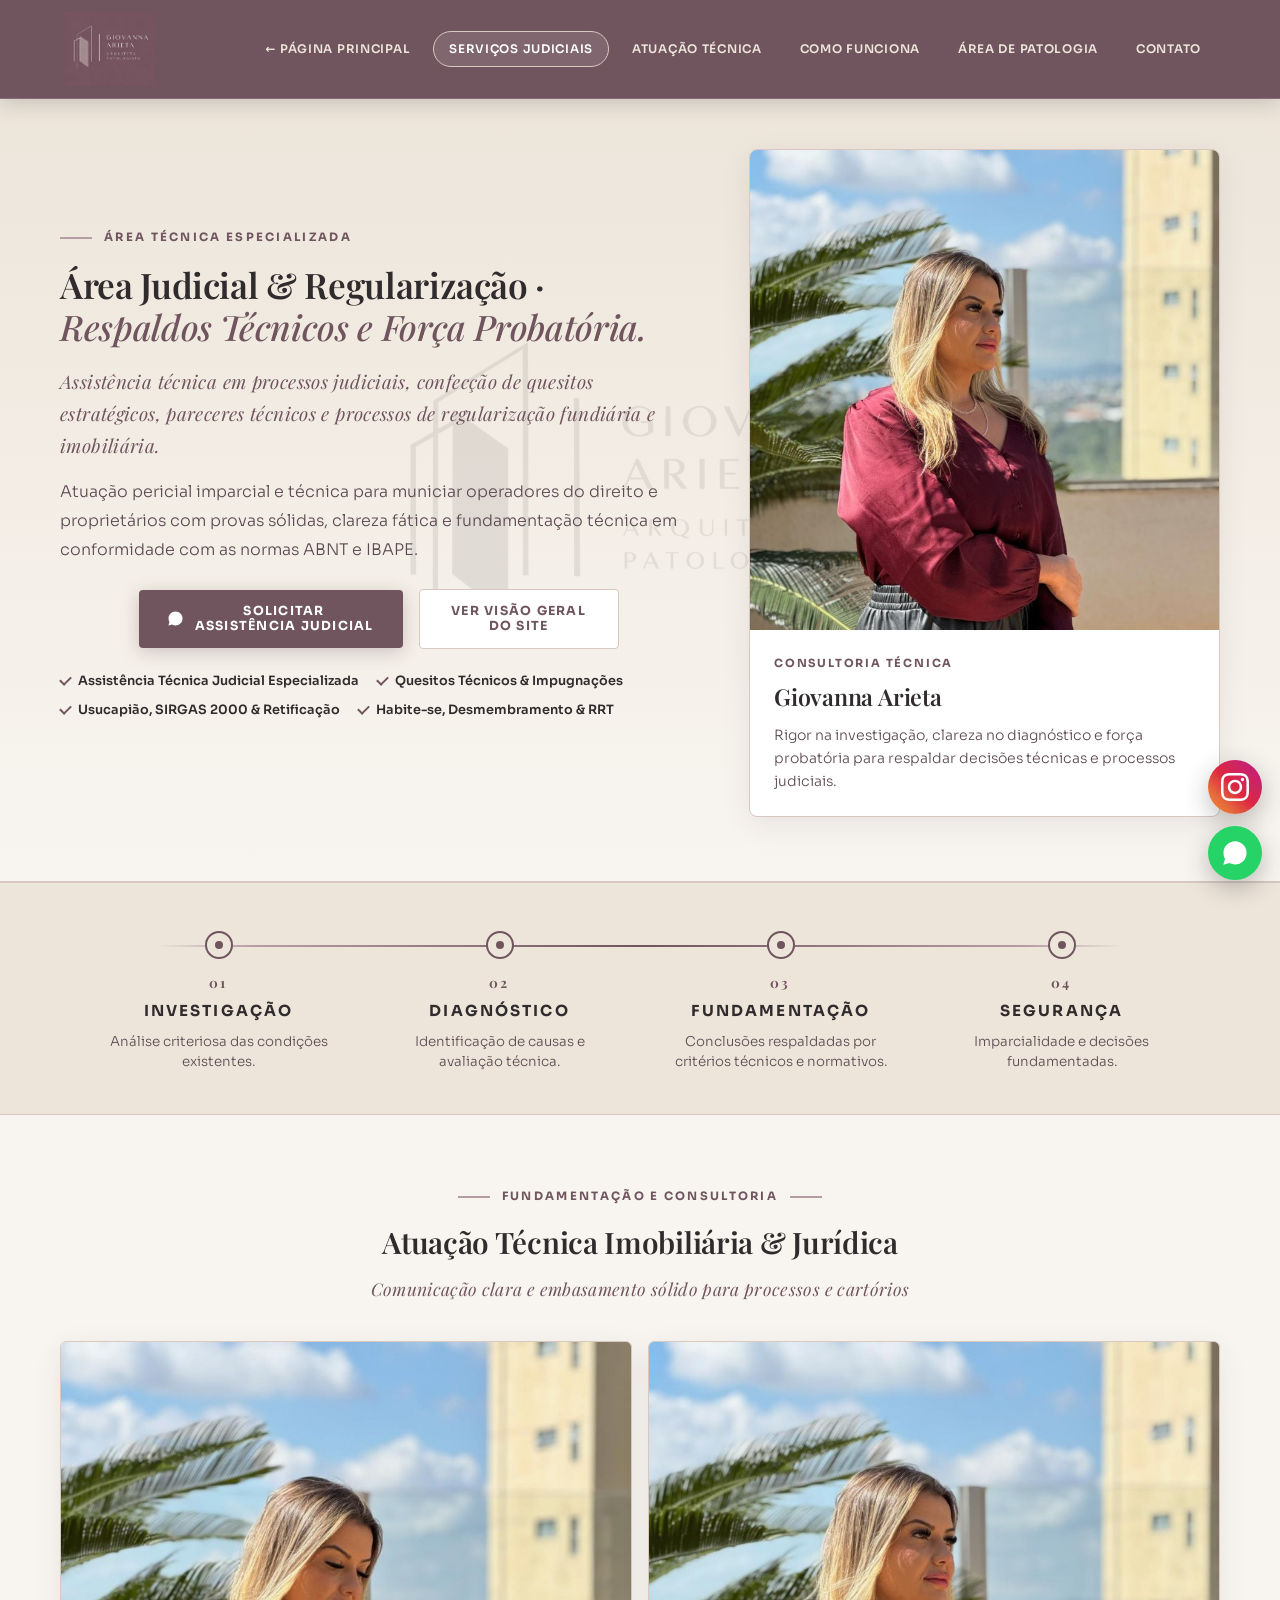
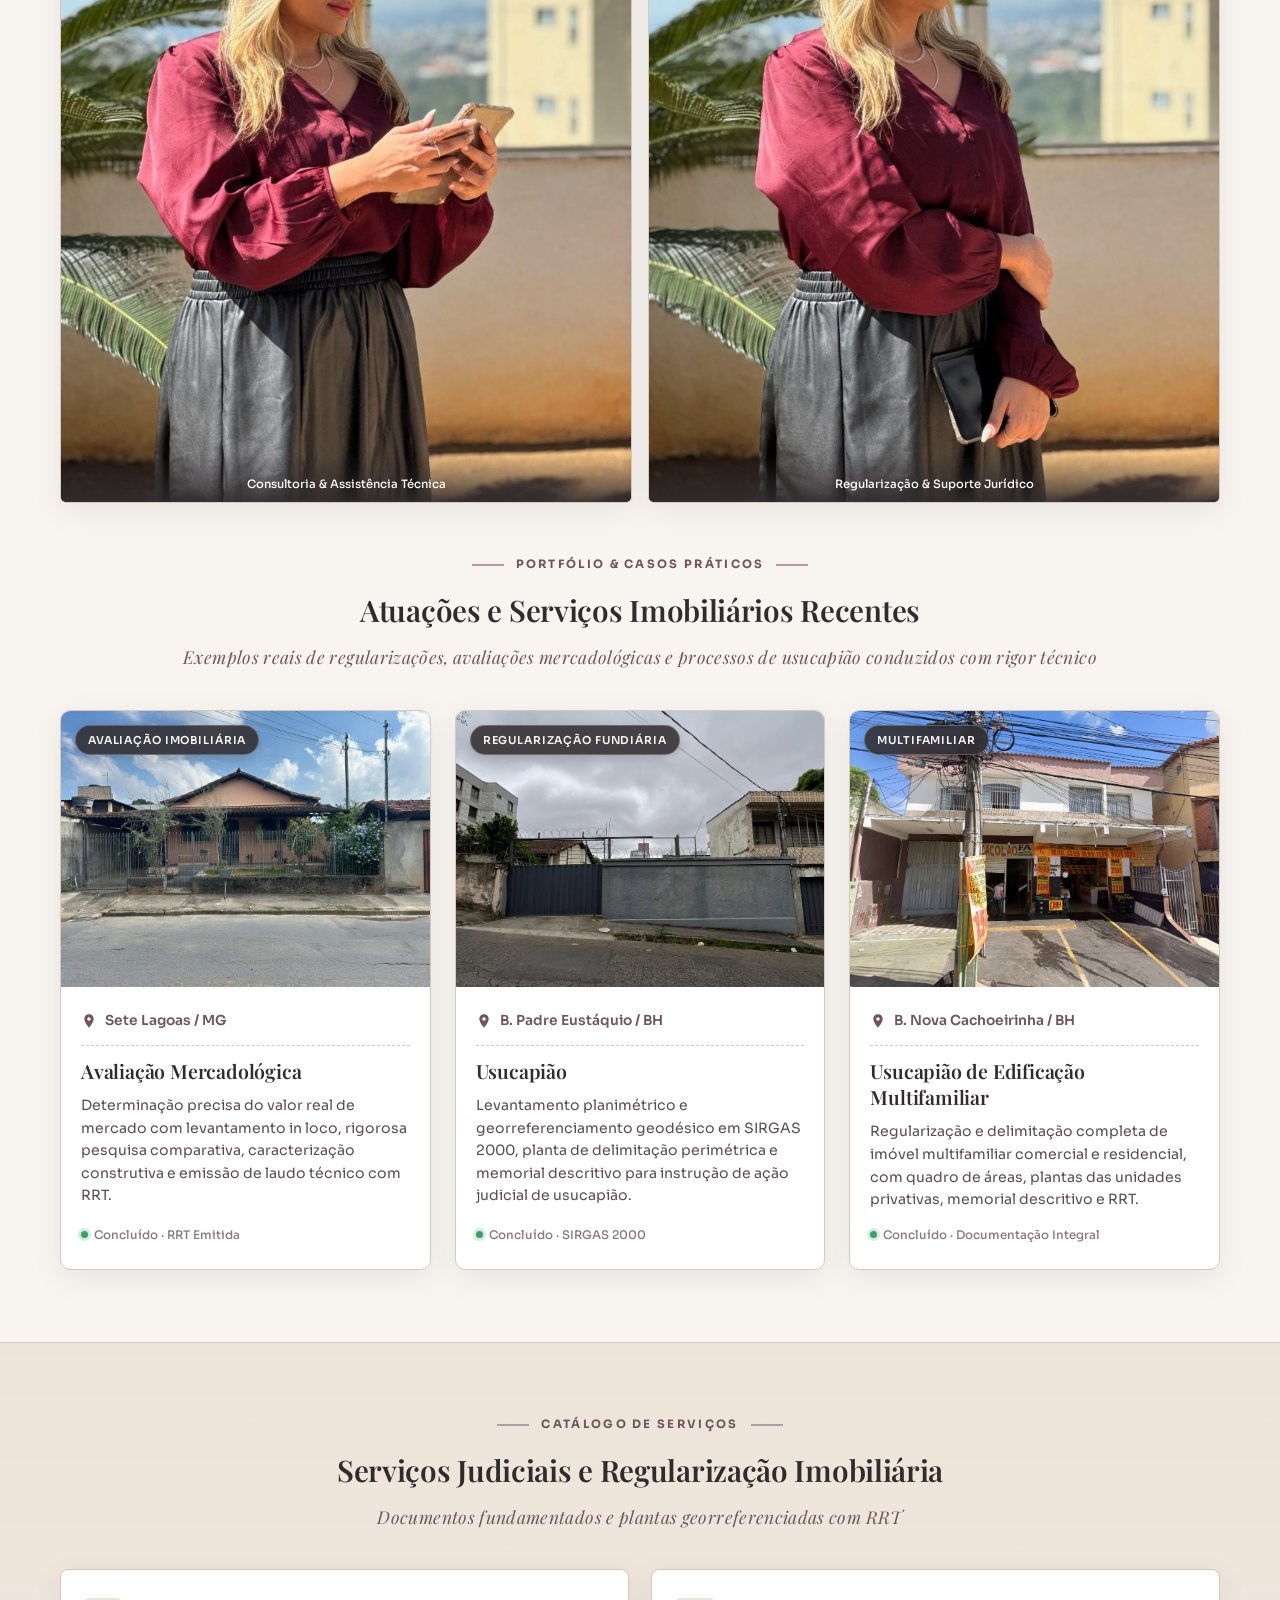
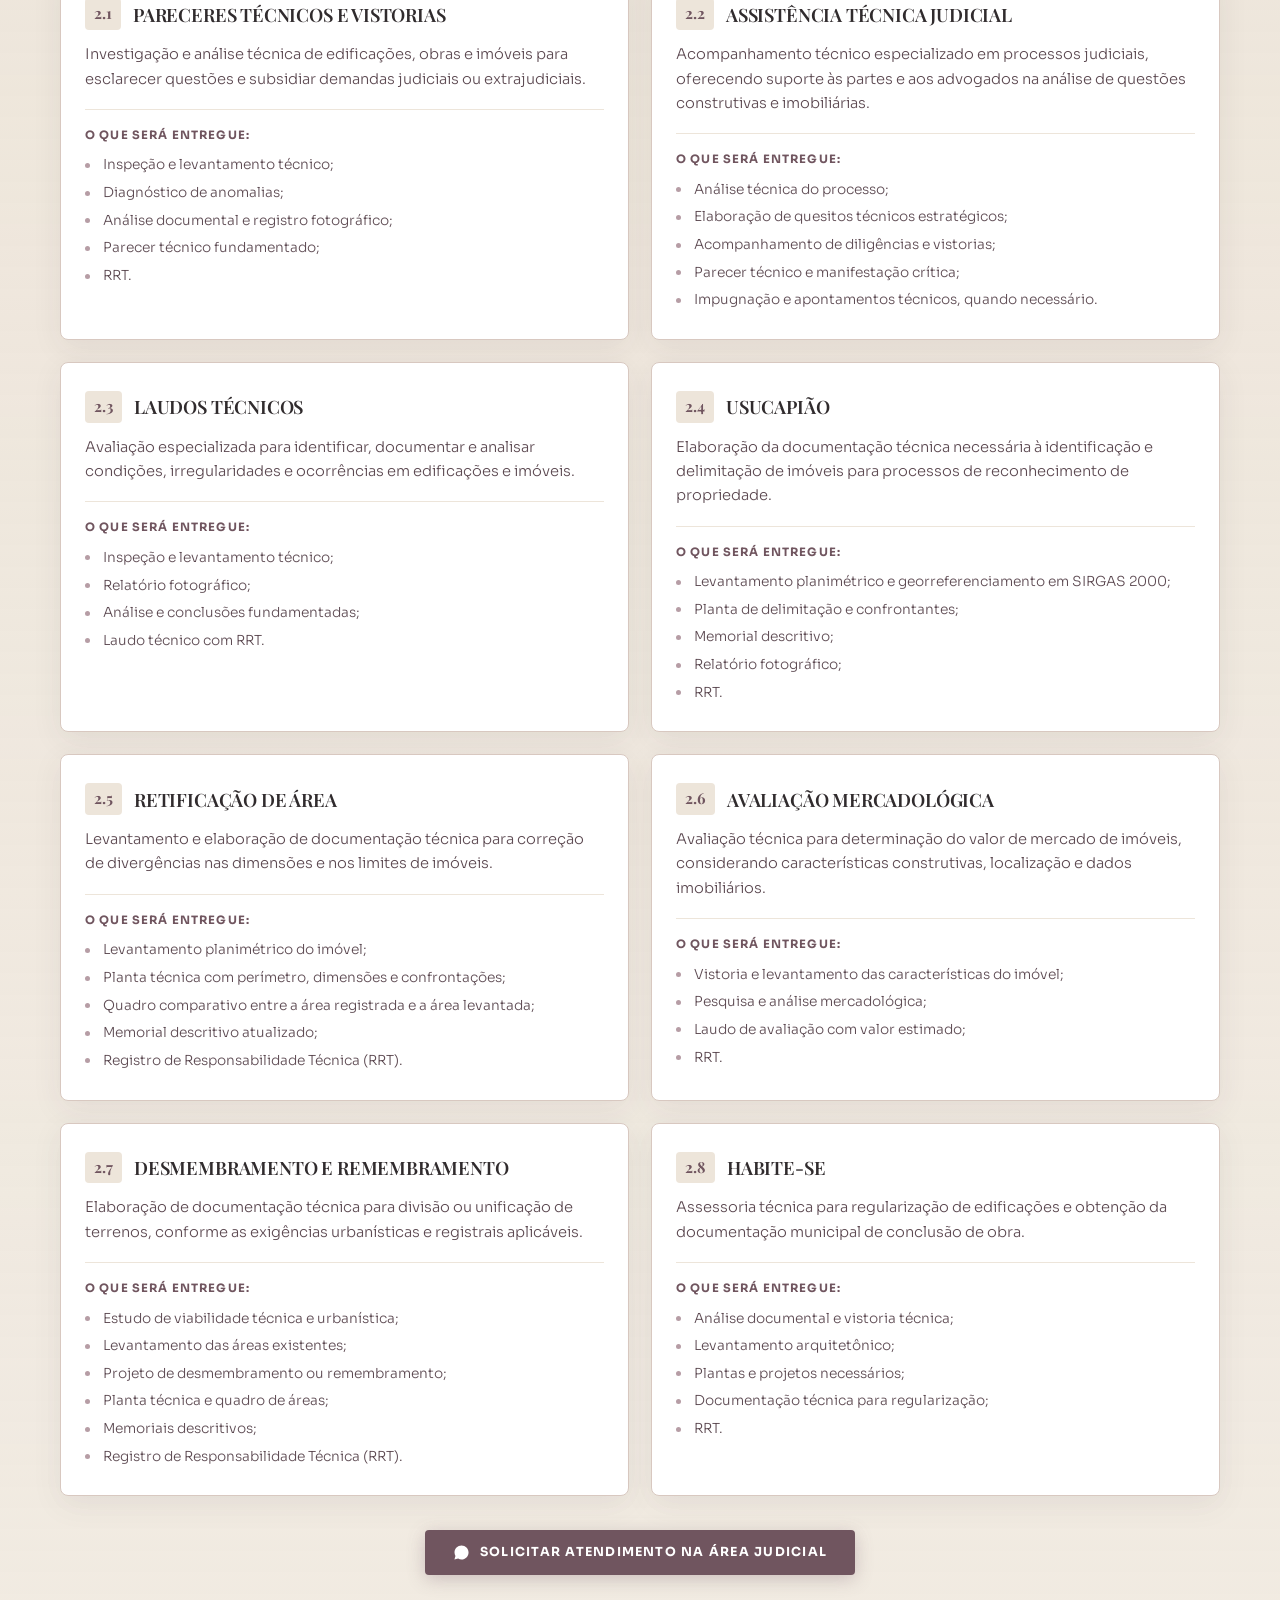
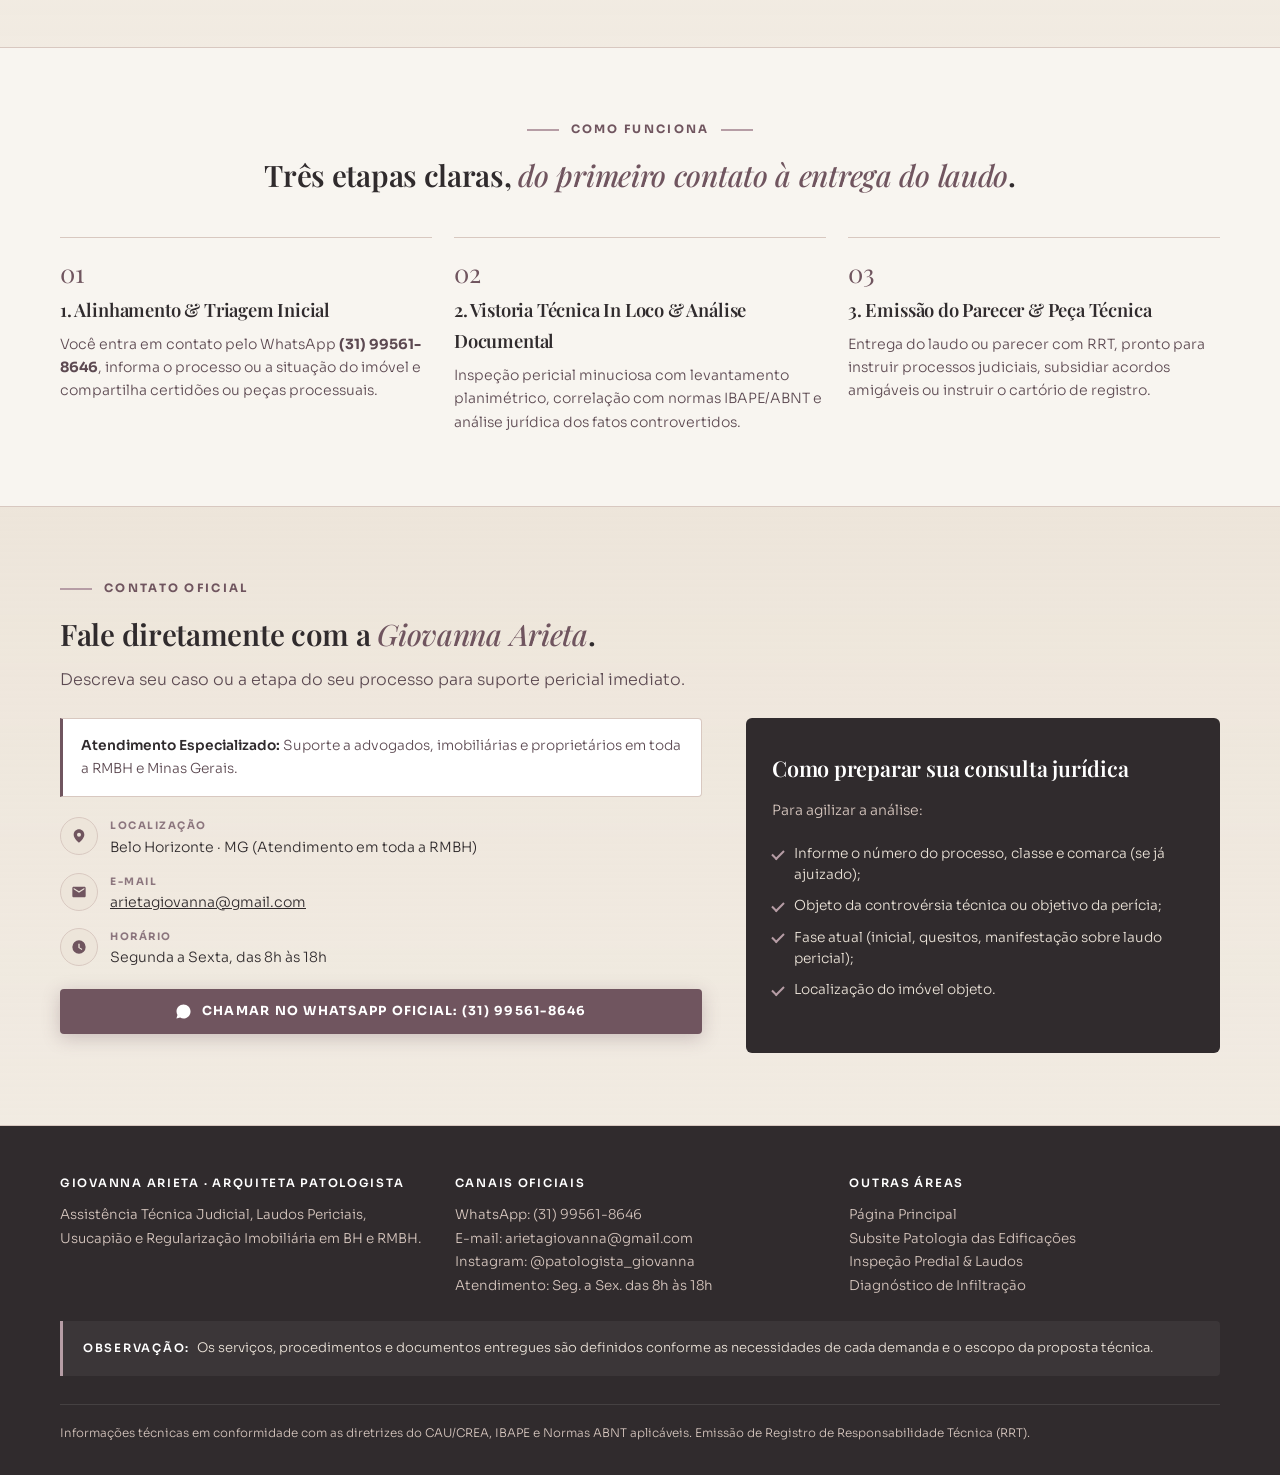
==== commit 27c5694c: "feat: adicionar casos imobiliarios com animacoes na pagina judicial" ====
--- a/judicial.html
+++ b/judicial.html
@@ -154,6 +154,83 @@
           <div class="foto-card-legenda">Regularização &amp; Suporte Jurídico</div>
         </div>
       </div>
+
+      <!-- Serviços e Casos Reais de Atuação Imobiliária -->
+      <div style="margin-top: 52px;">
+        <div class="secao-header-centro">
+          <span class="olho meio">Portfólio &amp; Casos Práticos</span>
+          <h2>Atuações e Serviços Imobiliários Recentes</h2>
+          <p class="secao-subtitulo">Exemplos reais de regularizações, avaliações mercadológicas e processos de usucapião conduzidos com rigor técnico</p>
+        </div>
+
+        <div class="casos-imob-grid">
+          <!-- 1. Avaliação Mercadológica - Sete Lagoas / MG -->
+          <article class="card-caso-imob">
+            <div class="card-caso-thumb">
+              <img src="assets/imob_sete_lagoas.jpg" alt="Avaliação Mercadológica em Sete Lagoas / MG" loading="lazy">
+              <span class="card-caso-tag">Avaliação Imobiliária</span>
+            </div>
+            <div class="card-caso-corpo">
+              <div class="card-caso-local">
+                <svg viewBox="0 0 24 24"><path d="M12 2C8.13 2 5 5.13 5 9c0 5.25 7 13 7 13s7-7.75 7-13c0-3.87-3.13-7-7-7zm0 9.5c-1.38 0-2.5-1.12-2.5-2.5s1.12-2.5 2.5-2.5 2.5 1.12 2.5 2.5-1.12 2.5-2.5 2.5z"/></svg>
+                <span>Sete Lagoas / MG</span>
+              </div>
+              <h3 class="card-caso-titulo">Avaliação Mercadológica</h3>
+              <p class="card-caso-detalhe">Determinação precisa do valor real de mercado com levantamento in loco, rigorosa pesquisa comparativa, caracterização construtiva e emissão de laudo técnico com RRT.</p>
+              <div class="card-caso-rodape">
+                <span class="card-caso-status">
+                  <span class="card-caso-status-dot"></span>
+                  Concluído &middot; RRT Emitida
+                </span>
+              </div>
+            </div>
+          </article>
+
+          <!-- 2. Usucapião - B. Padre Eustáquio / BH -->
+          <article class="card-caso-imob">
+            <div class="card-caso-thumb">
+              <img src="assets/imob_padre_eustaquio.jpg" alt="Usucapião no Bairro Padre Eustáquio / BH" loading="lazy">
+              <span class="card-caso-tag">Regularização Fundiária</span>
+            </div>
+            <div class="card-caso-corpo">
+              <div class="card-caso-local">
+                <svg viewBox="0 0 24 24"><path d="M12 2C8.13 2 5 5.13 5 9c0 5.25 7 13 7 13s7-7.75 7-13c0-3.87-3.13-7-7-7zm0 9.5c-1.38 0-2.5-1.12-2.5-2.5s1.12-2.5 2.5-2.5 2.5 1.12 2.5 2.5-1.12 2.5-2.5 2.5z"/></svg>
+                <span>B. Padre Eustáquio / BH</span>
+              </div>
+              <h3 class="card-caso-titulo">Usucapião</h3>
+              <p class="card-caso-detalhe">Levantamento planimétrico e georreferenciamento geodésico em SIRGAS 2000, planta de delimitação perimétrica e memorial descritivo para instrução de ação judicial de usucapião.</p>
+              <div class="card-caso-rodape">
+                <span class="card-caso-status">
+                  <span class="card-caso-status-dot"></span>
+                  Concluído &middot; SIRGAS 2000
+                </span>
+              </div>
+            </div>
+          </article>
+
+          <!-- 3. Usucapião de Edificação Multifamiliar - B. Nova Cachoeirinha -->
+          <article class="card-caso-imob">
+            <div class="card-caso-thumb">
+              <img src="assets/imob_nova_cachoeirinha.jpg" alt="Usucapião de Edificação Multifamiliar no Bairro Nova Cachoeirinha" loading="lazy">
+              <span class="card-caso-tag">Multifamiliar</span>
+            </div>
+            <div class="card-caso-corpo">
+              <div class="card-caso-local">
+                <svg viewBox="0 0 24 24"><path d="M12 2C8.13 2 5 5.13 5 9c0 5.25 7 13 7 13s7-7.75 7-13c0-3.87-3.13-7-7-7zm0 9.5c-1.38 0-2.5-1.12-2.5-2.5s1.12-2.5 2.5-2.5 2.5 1.12 2.5 2.5-1.12 2.5-2.5 2.5z"/></svg>
+                <span>B. Nova Cachoeirinha / BH</span>
+              </div>
+              <h3 class="card-caso-titulo">Usucapião de Edificação Multifamiliar</h3>
+              <p class="card-caso-detalhe">Regularização e delimitação completa de imóvel multifamiliar comercial e residencial, com quadro de áreas, plantas das unidades privativas, memorial descritivo e RRT.</p>
+              <div class="card-caso-rodape">
+                <span class="card-caso-status">
+                  <span class="card-caso-status-dot"></span>
+                  Concluído &middot; Documentação Integral
+                </span>
+              </div>
+            </div>
+          </article>
+        </div>
+      </div>
     </div>
   </section>
 
--- a/style.css
+++ b/style.css
@@ -840,6 +840,165 @@
 }
 
 /* ========================================================
+   CASOS E PROJETOS IMOBILIÁRIOS COM ANIMAÇÃO
+   ======================================================== */
+.casos-imob-grid {
+  display: grid;
+  grid-template-columns: repeat(3, 1fr);
+  gap: 24px;
+  margin-top: 36px;
+}
+
+.card-caso-imob {
+  background: #ffffff;
+  border: 1px solid var(--bege-rosado);
+  border-radius: 10px;
+  overflow: hidden;
+  box-shadow: var(--sombra-card);
+  display: flex;
+  flex-direction: column;
+  transition: transform 0.4s cubic-bezier(0.2, 0.8, 0.2, 1), 
+              box-shadow 0.4s cubic-bezier(0.2, 0.8, 0.2, 1), 
+              border-color 0.3s ease;
+  position: relative;
+}
+
+.card-caso-imob:hover {
+  transform: translateY(-8px);
+  box-shadow: 0 20px 38px rgba(112, 85, 95, 0.16);
+  border-color: var(--malva-claro);
+}
+
+.card-caso-thumb {
+  position: relative;
+  width: 100%;
+  aspect-ratio: 4 / 3;
+  overflow: hidden;
+  background: var(--bege-champagne);
+}
+
+.card-caso-thumb img {
+  width: 100%;
+  height: 100%;
+  object-fit: cover;
+  display: block;
+  transition: transform 0.6s cubic-bezier(0.25, 1, 0.5, 1), filter 0.5s ease;
+  filter: brightness(0.97) contrast(1.02);
+}
+
+.card-caso-imob:hover .card-caso-thumb img {
+  transform: scale(1.08);
+  filter: brightness(1.02) contrast(1.04);
+}
+
+.card-caso-tag {
+  position: absolute;
+  top: 14px;
+  left: 14px;
+  background: rgba(48, 43, 45, 0.85);
+  backdrop-filter: blur(8px);
+  -webkit-backdrop-filter: blur(8px);
+  color: var(--off-white);
+  font-size: 0.68rem;
+  font-weight: 600;
+  letter-spacing: 0.08em;
+  text-transform: uppercase;
+  padding: 5px 12px;
+  border-radius: 20px;
+  border: 1px solid rgba(216, 200, 192, 0.3);
+  box-shadow: 0 4px 12px rgba(0,0,0,0.15);
+  transition: transform 0.3s ease, background 0.3s ease;
+}
+
+.card-caso-imob:hover .card-caso-tag {
+  transform: scale(1.05);
+  background: var(--malva-original);
+}
+
+.card-caso-corpo {
+  padding: 22px 20px 24px;
+  display: flex;
+  flex-direction: column;
+  flex: 1;
+}
+
+.card-caso-titulo {
+  font-family: var(--serif);
+  font-size: 1.22rem;
+  line-height: 1.35;
+  color: var(--grafite);
+  margin-bottom: 10px;
+  transition: color 0.3s ease;
+}
+
+.card-caso-imob:hover .card-caso-titulo {
+  color: var(--malva-original);
+}
+
+.card-caso-local {
+  display: inline-flex;
+  align-items: center;
+  gap: 8px;
+  font-size: 0.86rem;
+  font-weight: 600;
+  color: var(--malva-original);
+  margin-bottom: 12px;
+  padding-bottom: 12px;
+  border-bottom: 1px dashed var(--bege-rosado);
+}
+
+.card-caso-local svg {
+  width: 16px;
+  height: 16px;
+  flex-shrink: 0;
+  fill: currentColor;
+  transition: transform 0.3s ease;
+}
+
+.card-caso-imob:hover .card-caso-local svg {
+  transform: translateY(-2px);
+}
+
+.card-caso-detalhe {
+  font-size: 0.88rem;
+  line-height: 1.6;
+  color: var(--texto-suave);
+  margin: 0;
+}
+
+.card-caso-rodape {
+  margin-top: auto;
+  padding-top: 14px;
+  display: flex;
+  align-items: center;
+  justify-content: space-between;
+}
+
+.card-caso-status {
+  display: inline-flex;
+  align-items: center;
+  gap: 6px;
+  font-size: 0.74rem;
+  color: var(--texto-muted);
+  font-weight: 500;
+}
+
+.card-caso-status-dot {
+  width: 7px;
+  height: 7px;
+  border-radius: 50%;
+  background: #38a169;
+  box-shadow: 0 0 0 3px rgba(56, 161, 105, 0.2);
+  animation: pulsoStatus 2.2s infinite;
+}
+
+@keyframes pulsoStatus {
+  0% { box-shadow: 0 0 0 0 rgba(56, 161, 105, 0.45); }
+  70% { box-shadow: 0 0 0 6px rgba(56, 161, 105, 0); }
+  100% { box-shadow: 0 0 0 0 rgba(56, 161, 105, 0); }
+}
+
+/* ========================================================
    CARDS DE SERVIÇOS & ENTREGÁVEIS (BEGE CHAMPAGNE & OFF-WHITE)
    ======================================================== */
 .cards-servicos-grid {
@@ -1378,7 +1537,7 @@
   h1 { font-size: 1.85rem; }
   h2 { font-size: 1.55rem; }
 
-  .judicial-fotos-dupla, .patologia-fotos-trio {
+  .judicial-fotos-dupla, .patologia-fotos-trio, .casos-imob-grid {
     grid-template-columns: 1fr;
   }
 
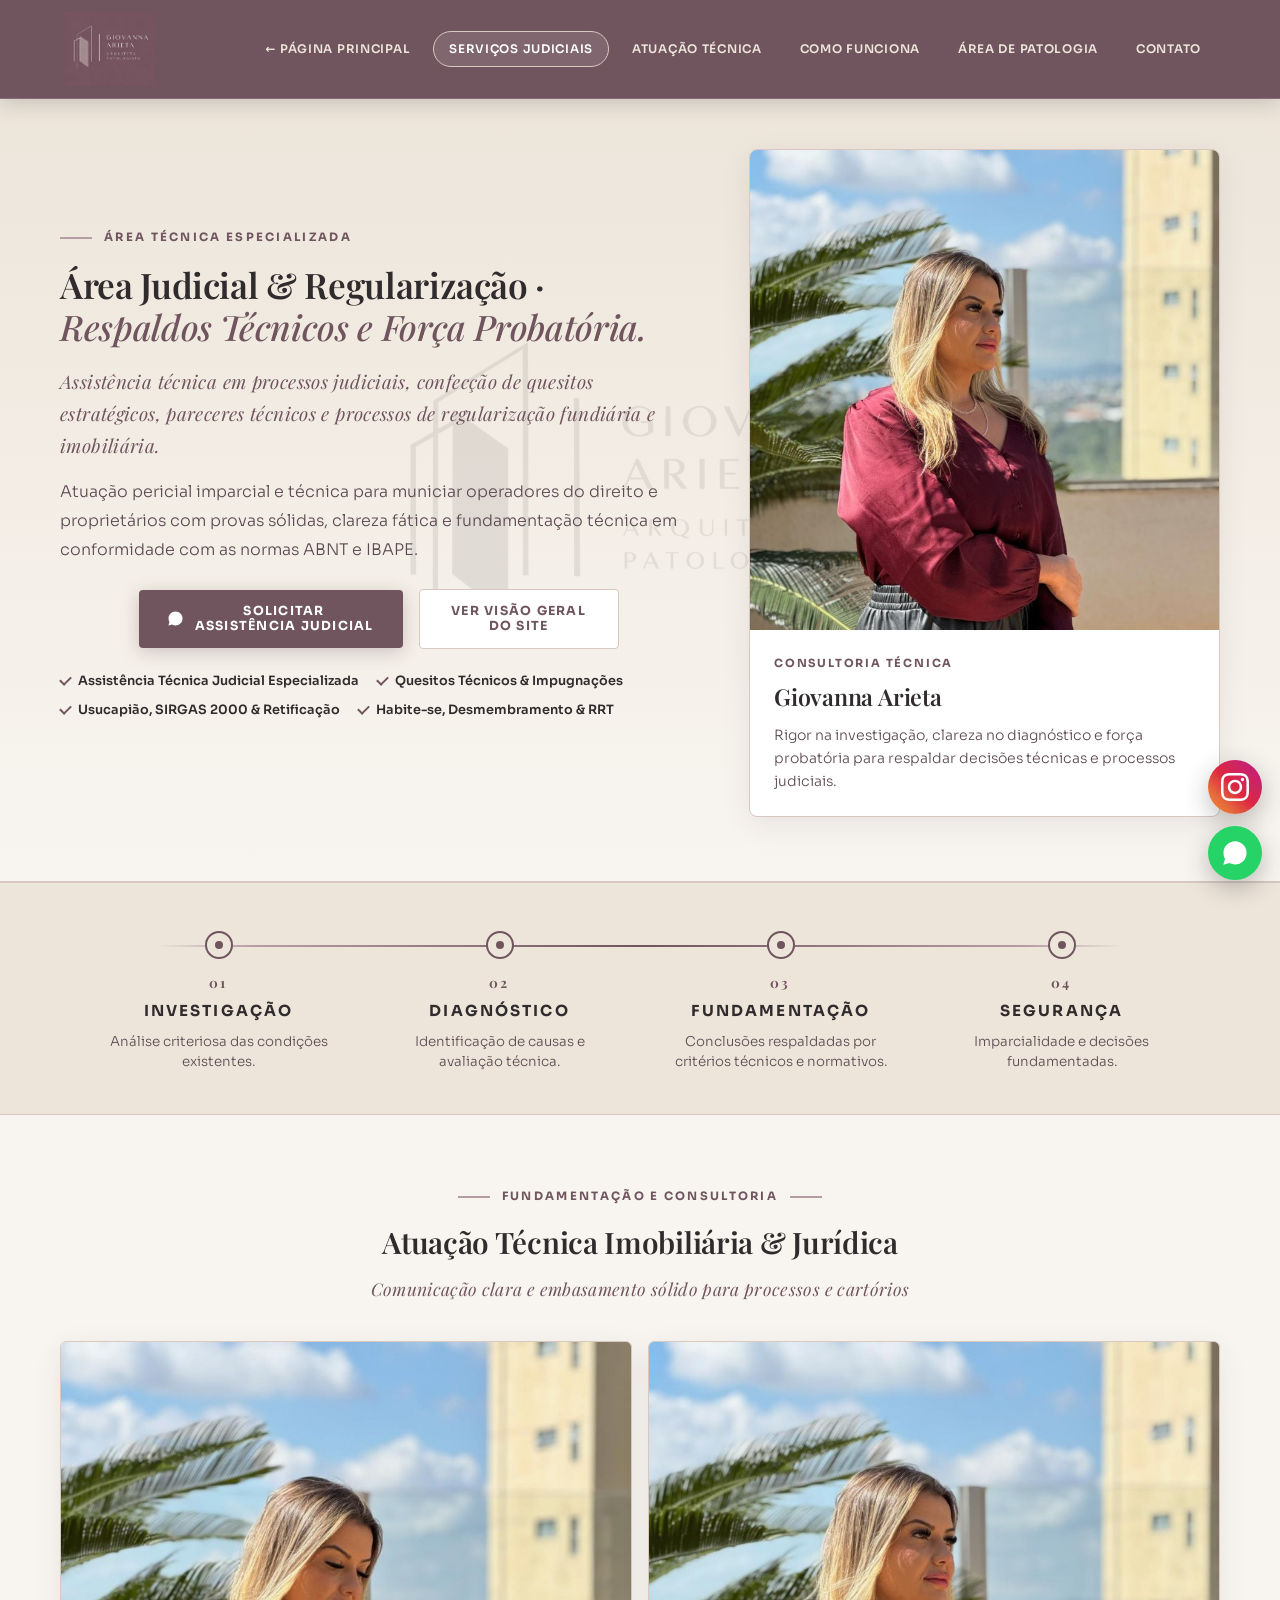
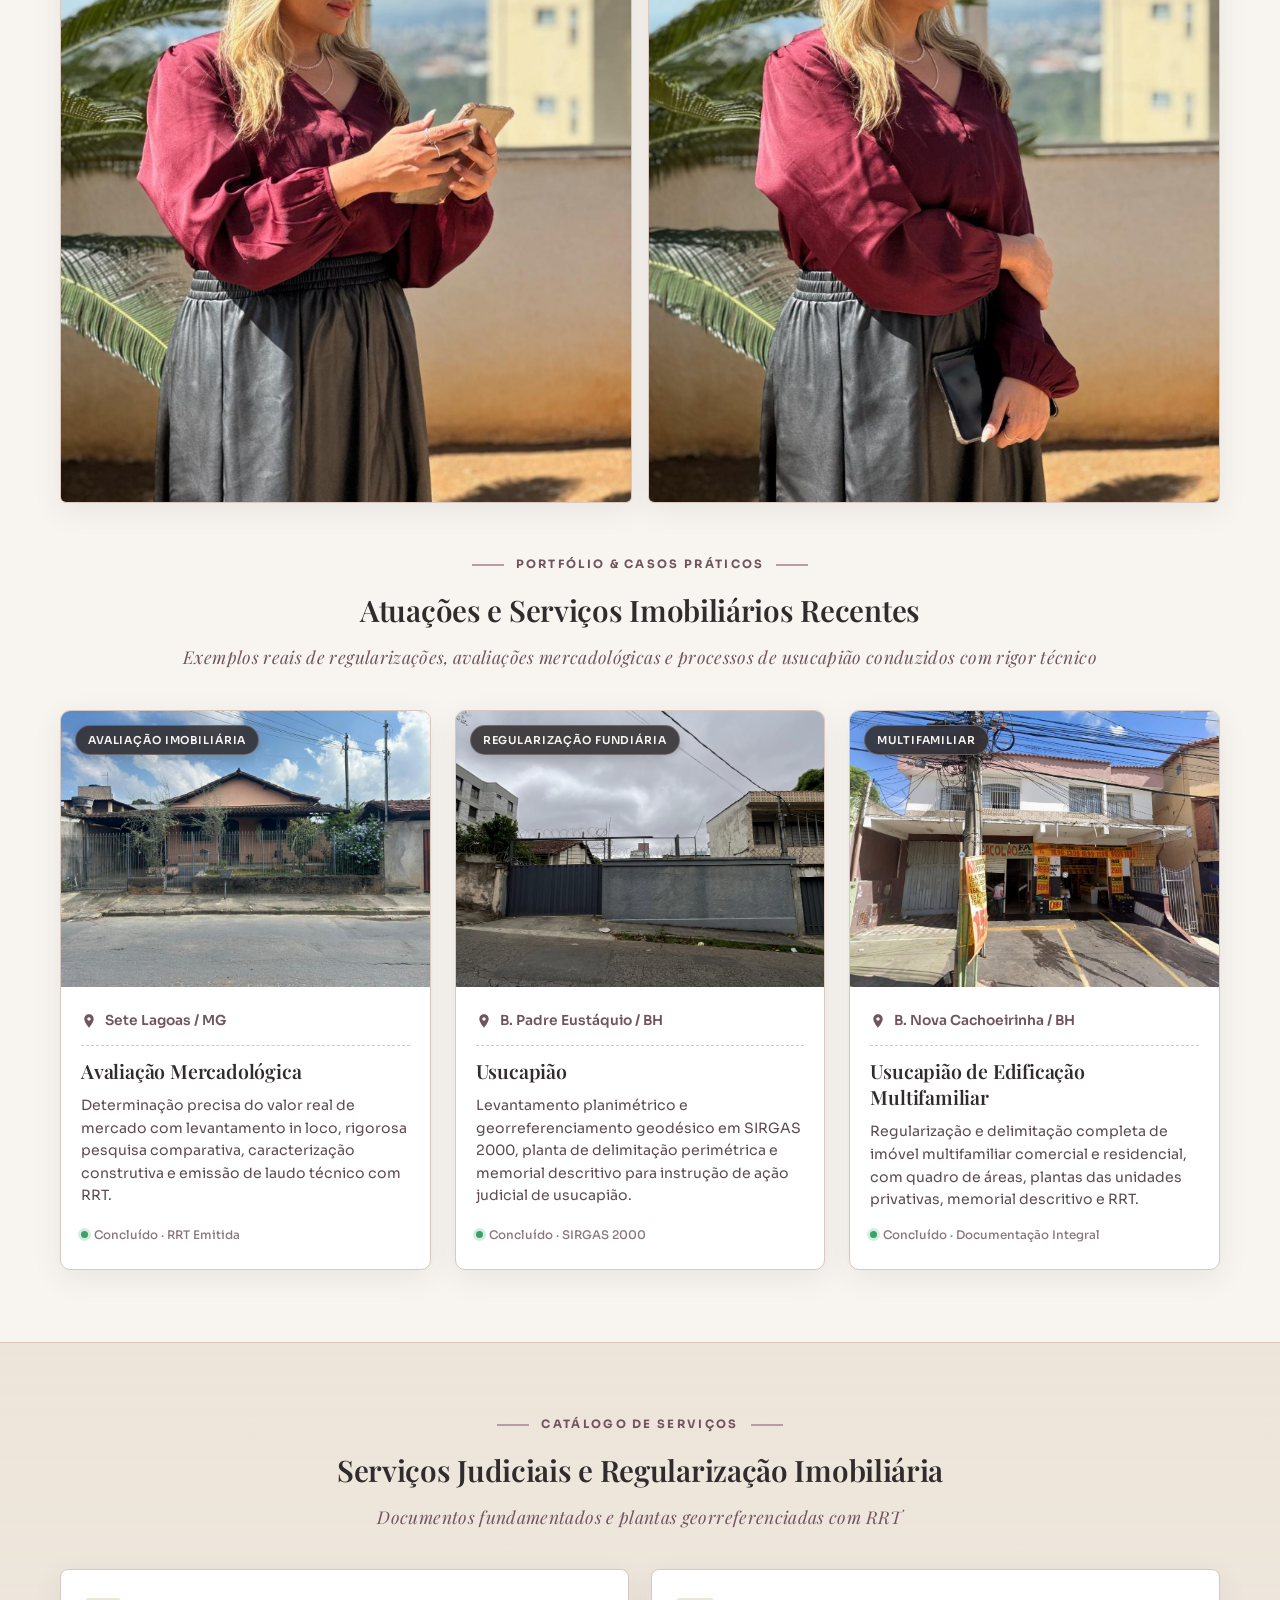
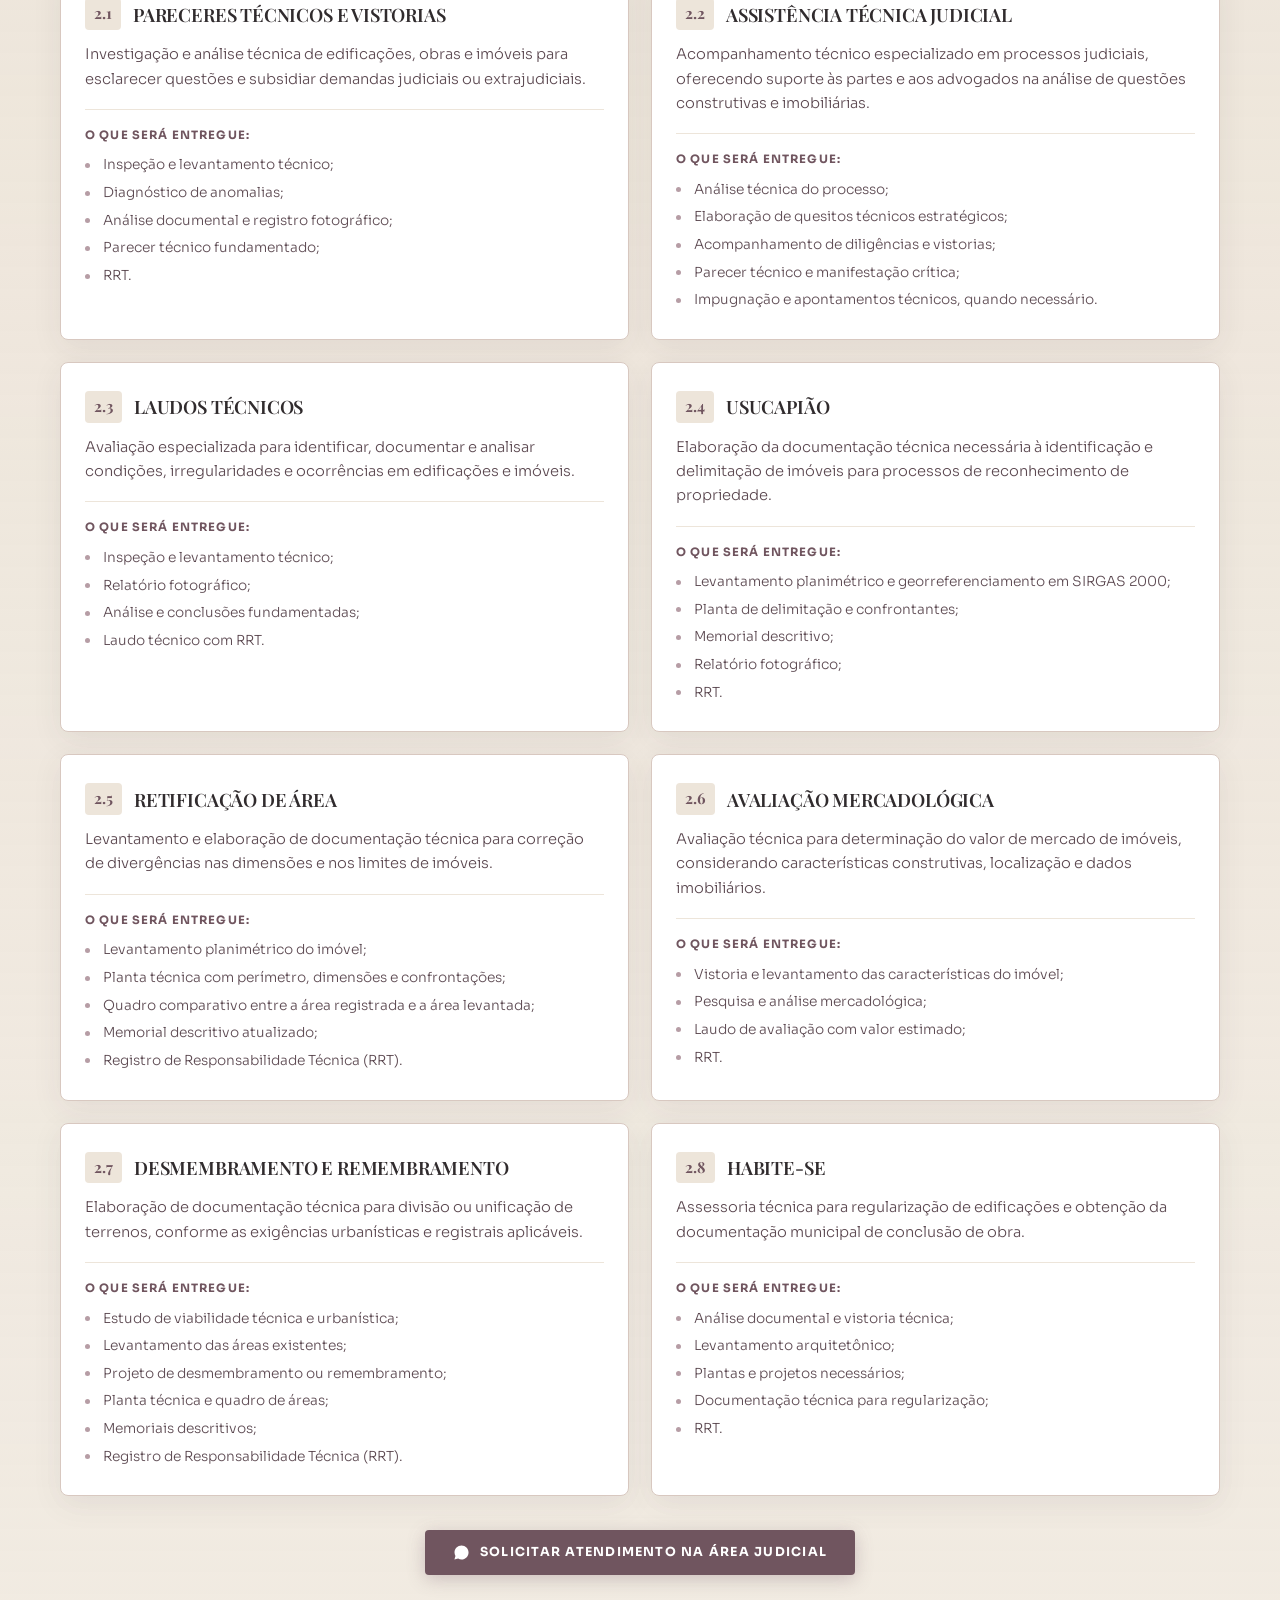
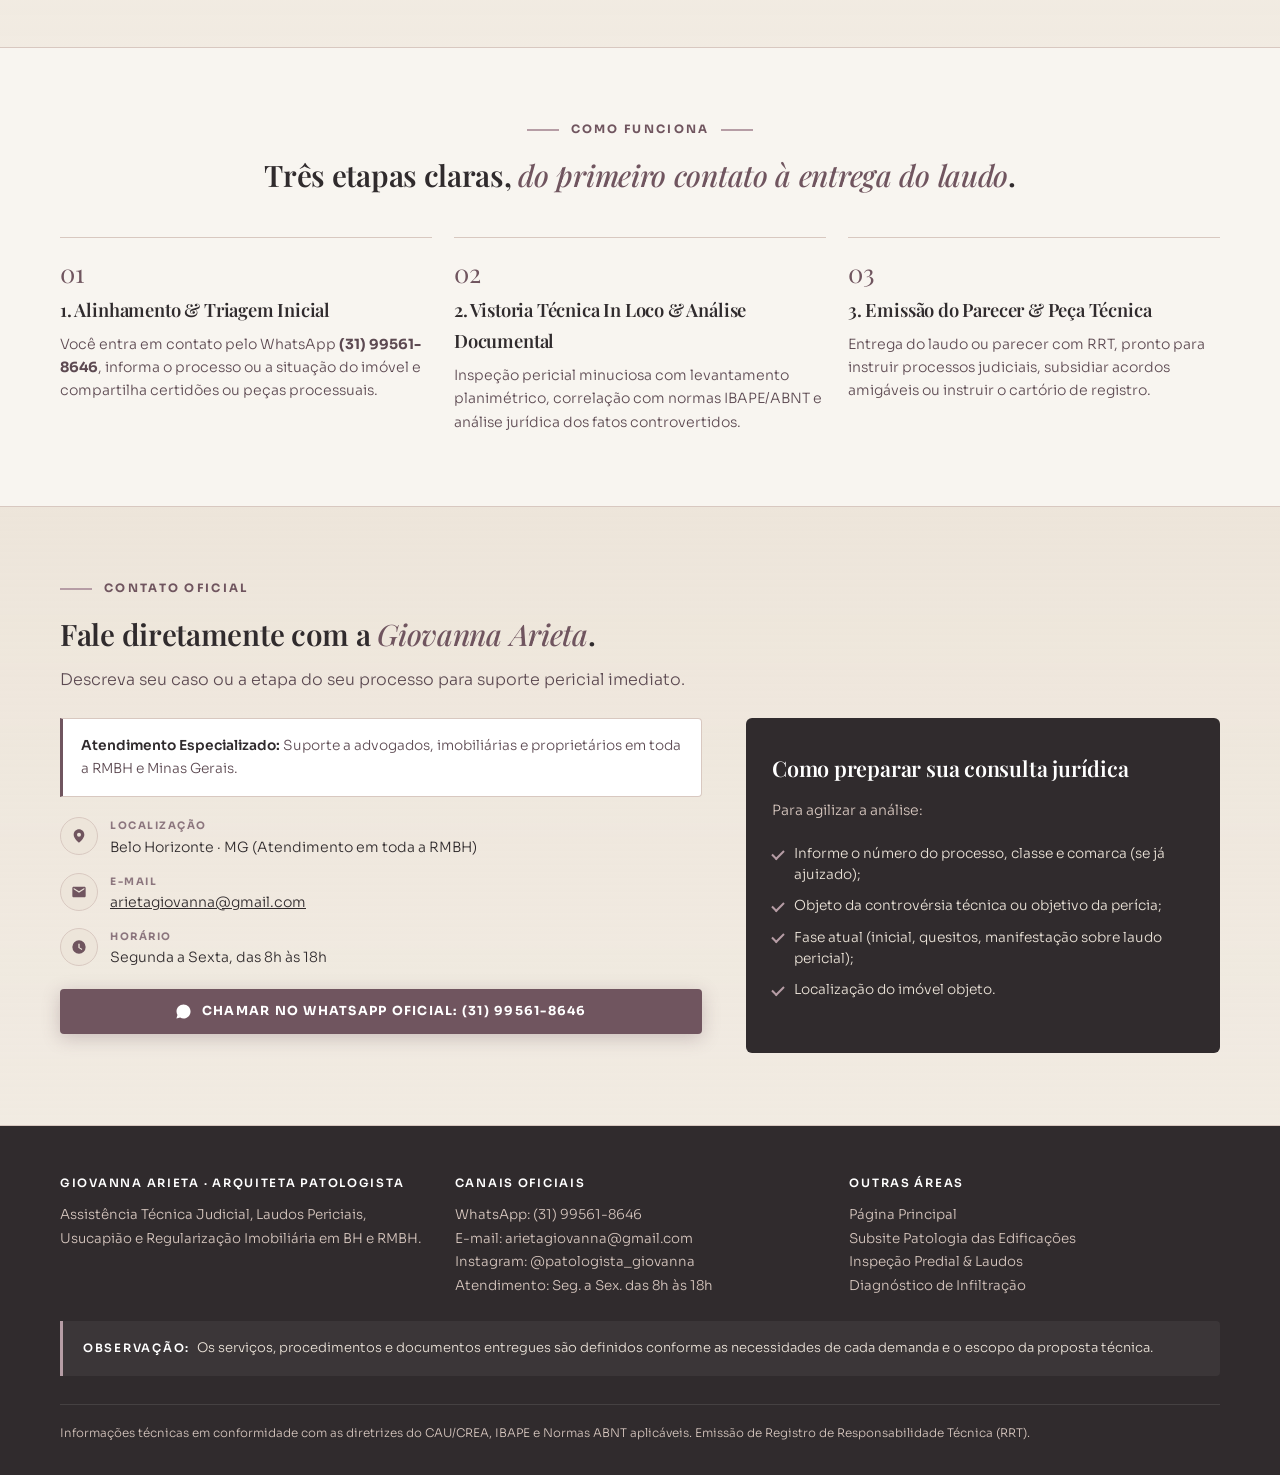
==== commit 4f8f9bd2: "Atualizacoes completas: 3 servicos, remocao de duplicidades e fotos, novo texto de contato e Instagr" ====
--- a/judicial.html
+++ b/judicial.html
@@ -147,11 +147,9 @@
       <div class="judicial-fotos-dupla">
         <div class="foto-card-dupla">
           <img src="assets/judicial_1.jpg" alt="Giovanna Arieta em consultoria imobiliária" loading="lazy">
-          <div class="foto-card-legenda">Consultoria &amp; Assistência Técnica</div>
         </div>
         <div class="foto-card-dupla">
           <img src="assets/judicial_2.jpg" alt="Giovanna Arieta com fundamentação técnica" loading="lazy">
-          <div class="foto-card-legenda">Regularização &amp; Suporte Jurídico</div>
         </div>
       </div>
 
--- a/style.css
+++ b/style.css
@@ -658,14 +658,42 @@
    HUB DE DIRECIONAMENTO INTERATIVO ("VOCÊ PROCURA...")
    ======================================================== */
 .hub-direcionamento {
-  max-width: 920px;
+  max-width: 1040px;
   margin: 0 auto 40px auto;
 }
 
 .abas-direcionamento {
   display: grid;
-  grid-template-columns: 1fr 1fr;
+  grid-template-columns: repeat(3, 1fr);
   gap: 16px;
+}
+
+/* Bloco de Serviços Diretos abaixo do título */
+.hero-servicos-diretos {
+  margin: 22px 0 26px 0;
+  display: flex;
+  flex-direction: column;
+  gap: 12px;
+  background: rgba(255, 255, 255, 0.7);
+  border: 1px solid var(--bege-rosado);
+  border-radius: 8px;
+  padding: 18px 20px;
+}
+
+.hero-servico-linha {
+  font-size: 0.86rem;
+  line-height: 1.55;
+  color: var(--texto-suave);
+}
+
+.hero-servico-linha strong {
+  color: var(--grafite);
+  font-weight: 700;
+  display: inline;
+}
+
+.hero-servico-linha span {
+  color: var(--texto-suave);
 }
 
 .aba-btn {
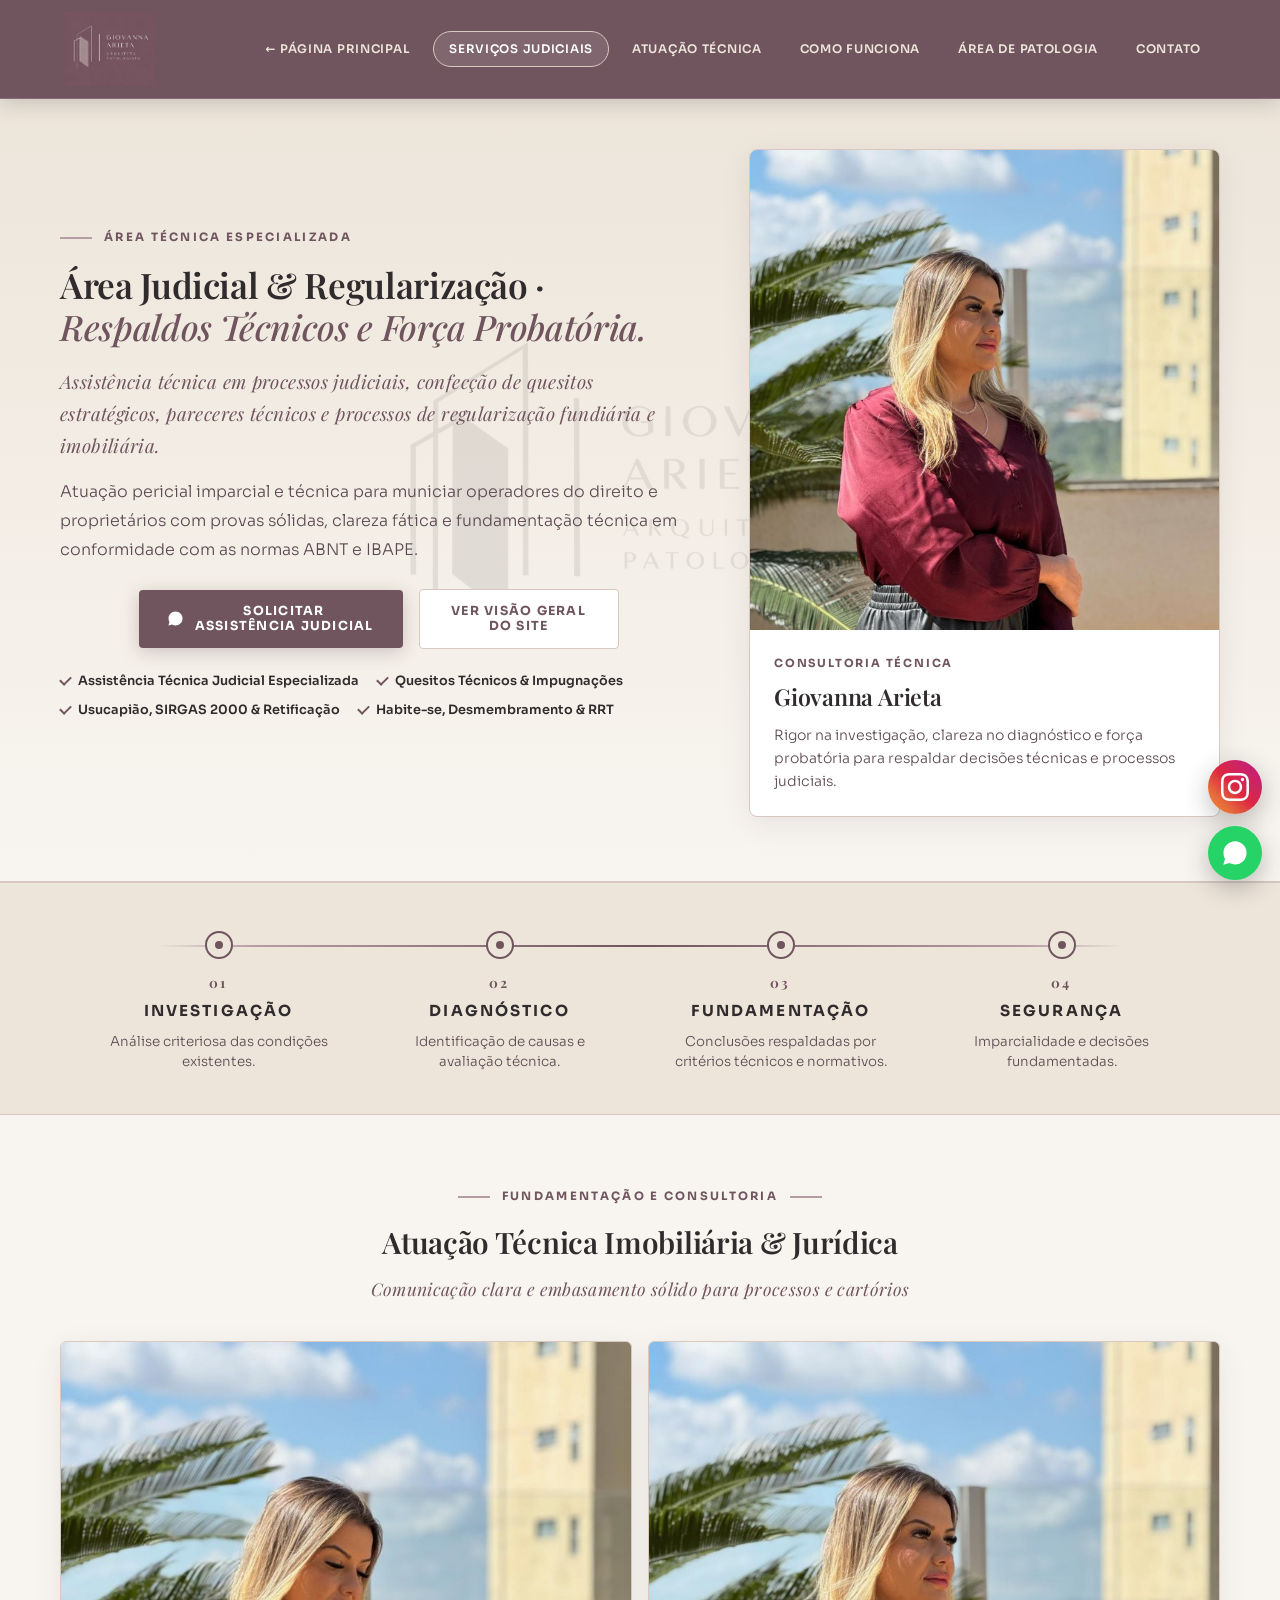
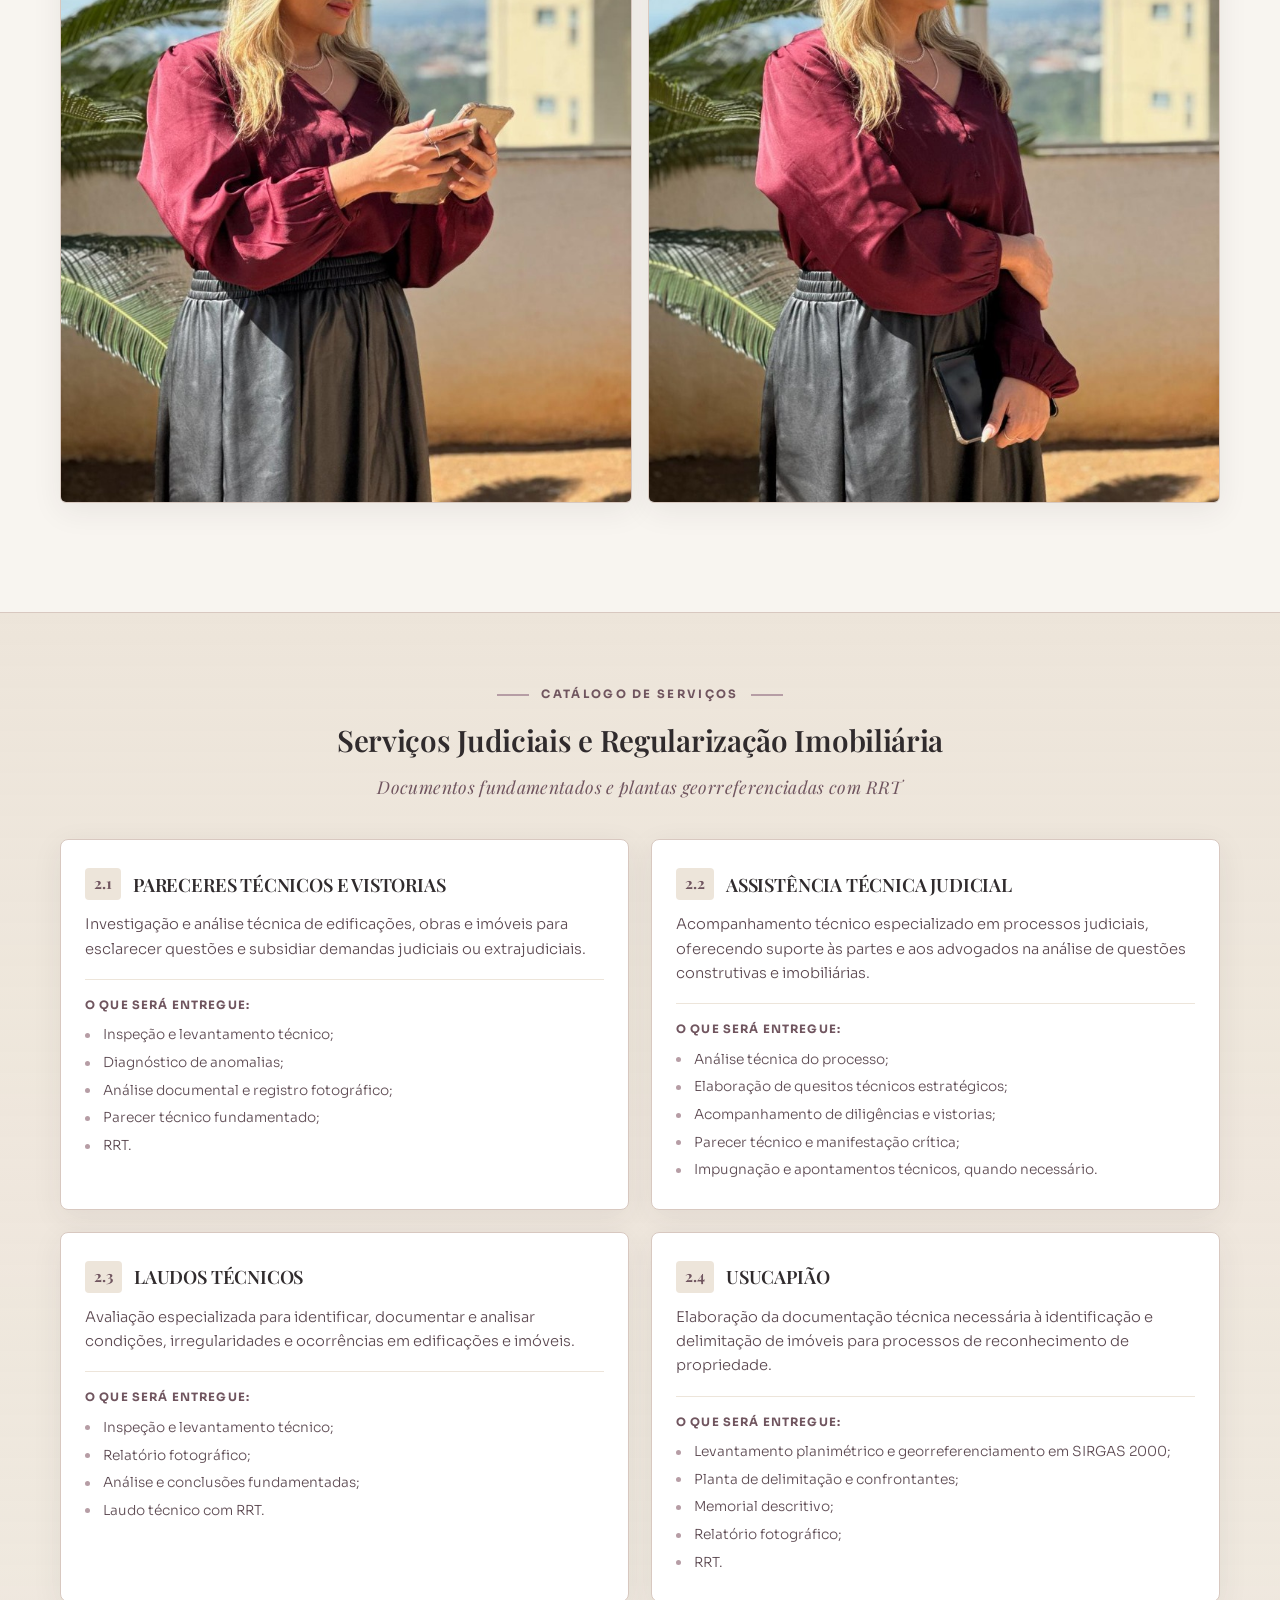
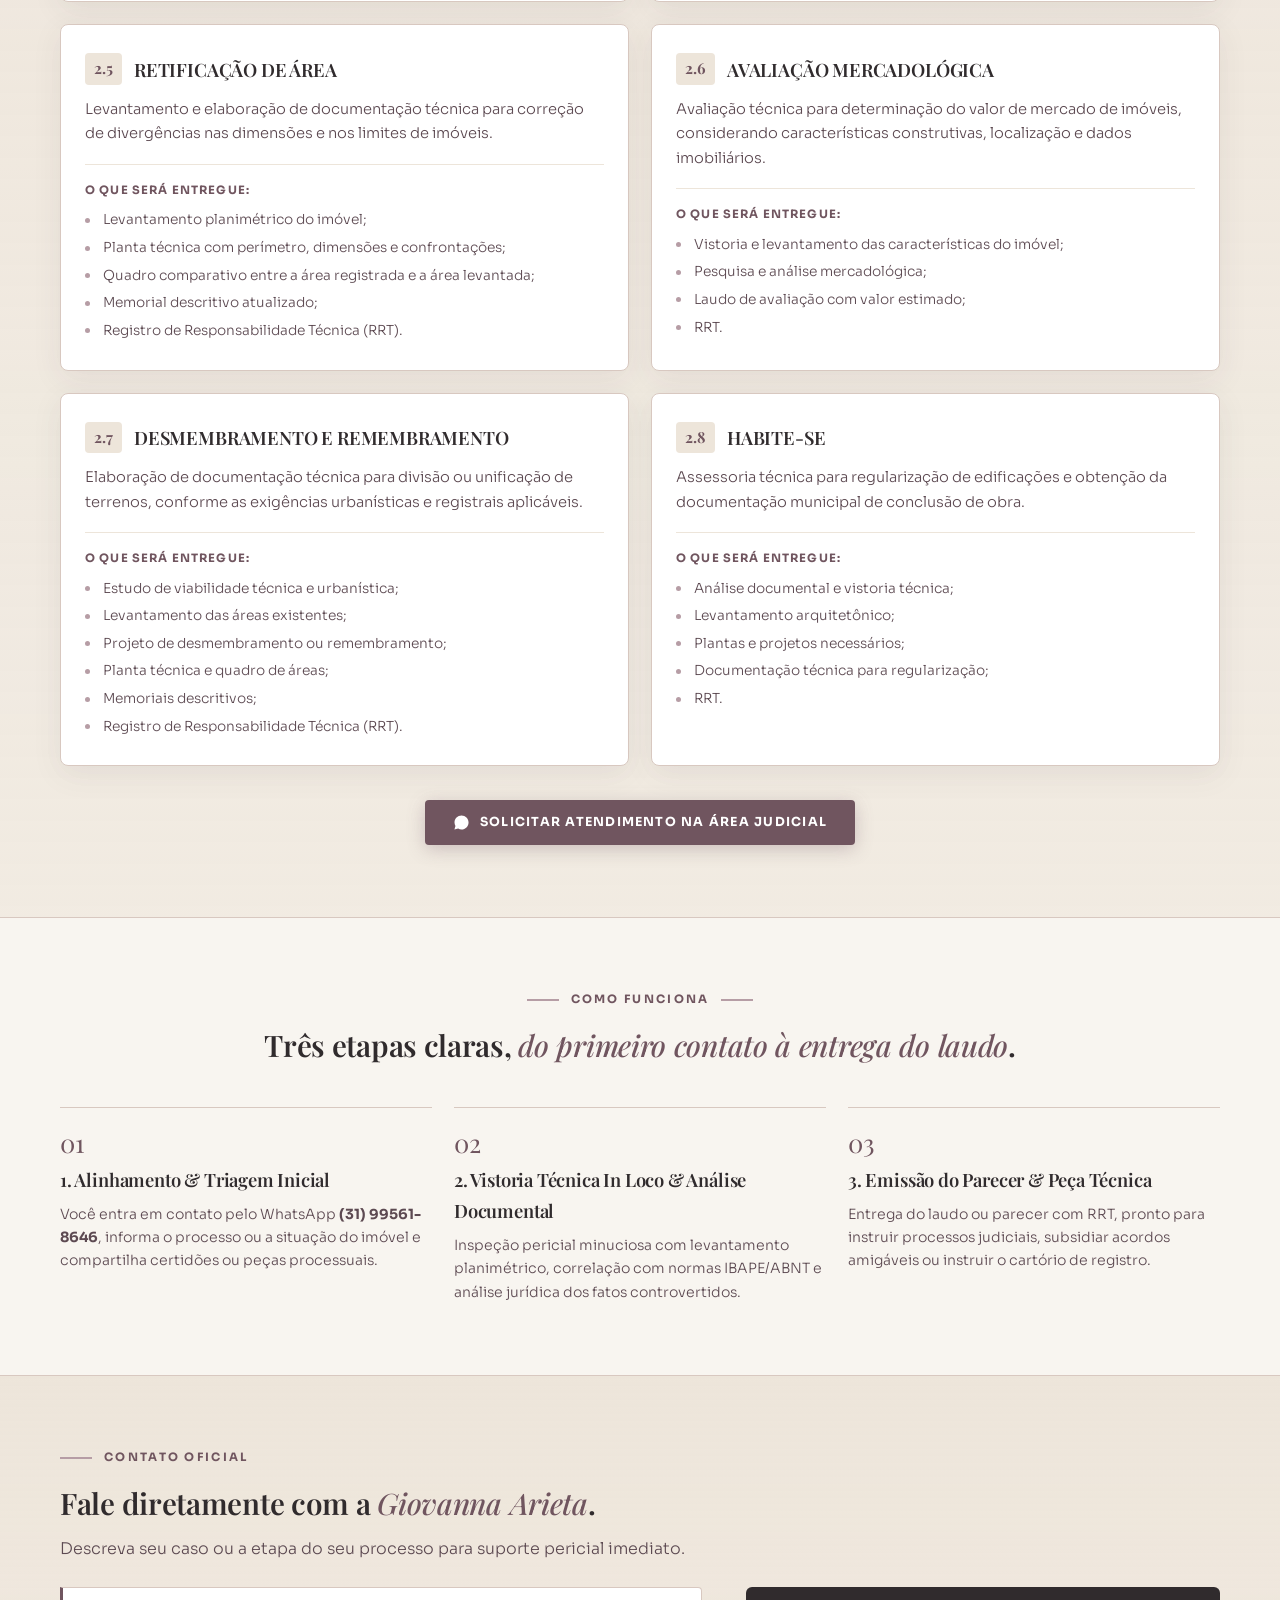
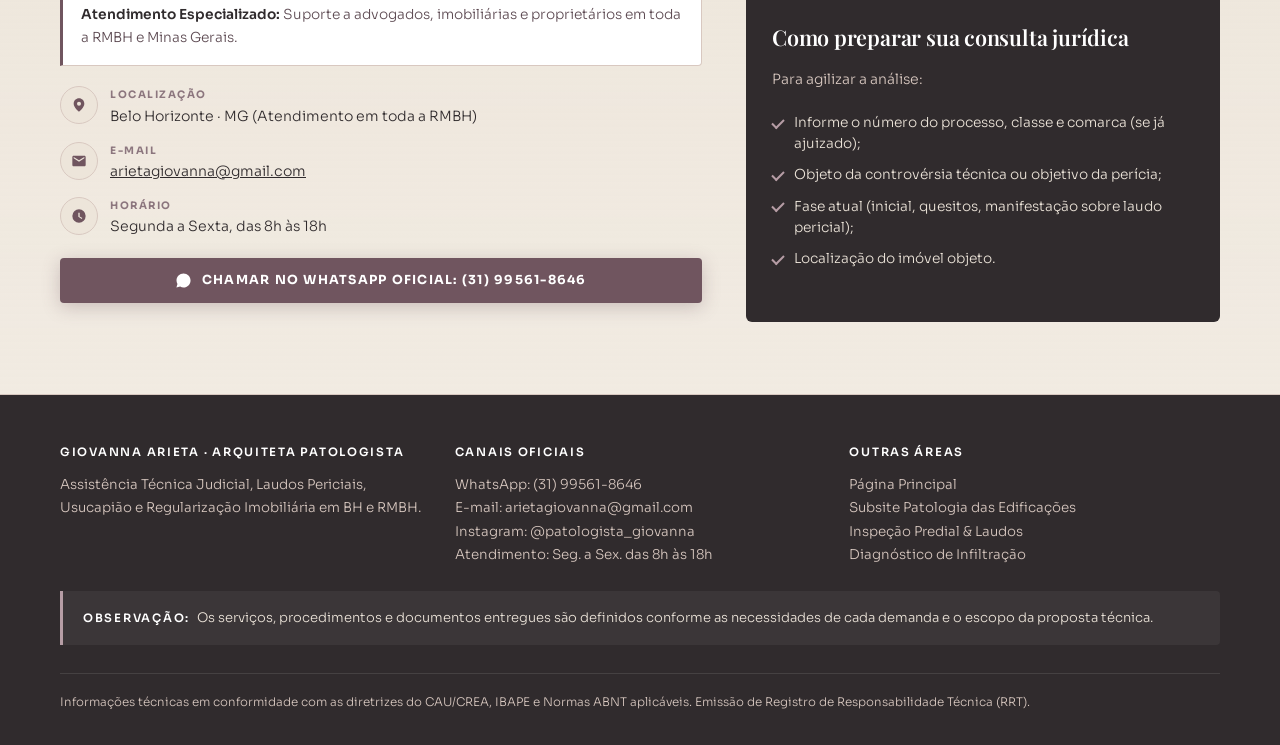
==== commit 24bc307a: "feat: resumir catalogos de servicos, atualizar legendas de patologia, diversificar galeria na home, " ====
--- a/judicial.html
+++ b/judicial.html
@@ -153,82 +153,7 @@
         </div>
       </div>
 
-      <!-- Serviços e Casos Reais de Atuação Imobiliária -->
-      <div style="margin-top: 52px;">
-        <div class="secao-header-centro">
-          <span class="olho meio">Portfólio &amp; Casos Práticos</span>
-          <h2>Atuações e Serviços Imobiliários Recentes</h2>
-          <p class="secao-subtitulo">Exemplos reais de regularizações, avaliações mercadológicas e processos de usucapião conduzidos com rigor técnico</p>
-        </div>
-
-        <div class="casos-imob-grid">
-          <!-- 1. Avaliação Mercadológica - Sete Lagoas / MG -->
-          <article class="card-caso-imob">
-            <div class="card-caso-thumb">
-              <img src="assets/imob_sete_lagoas.jpg" alt="Avaliação Mercadológica em Sete Lagoas / MG" loading="lazy">
-              <span class="card-caso-tag">Avaliação Imobiliária</span>
-            </div>
-            <div class="card-caso-corpo">
-              <div class="card-caso-local">
-                <svg viewBox="0 0 24 24"><path d="M12 2C8.13 2 5 5.13 5 9c0 5.25 7 13 7 13s7-7.75 7-13c0-3.87-3.13-7-7-7zm0 9.5c-1.38 0-2.5-1.12-2.5-2.5s1.12-2.5 2.5-2.5 2.5 1.12 2.5 2.5-1.12 2.5-2.5 2.5z"/></svg>
-                <span>Sete Lagoas / MG</span>
-              </div>
-              <h3 class="card-caso-titulo">Avaliação Mercadológica</h3>
-              <p class="card-caso-detalhe">Determinação precisa do valor real de mercado com levantamento in loco, rigorosa pesquisa comparativa, caracterização construtiva e emissão de laudo técnico com RRT.</p>
-              <div class="card-caso-rodape">
-                <span class="card-caso-status">
-                  <span class="card-caso-status-dot"></span>
-                  Concluído &middot; RRT Emitida
-                </span>
-              </div>
-            </div>
-          </article>
-
-          <!-- 2. Usucapião - B. Padre Eustáquio / BH -->
-          <article class="card-caso-imob">
-            <div class="card-caso-thumb">
-              <img src="assets/imob_padre_eustaquio.jpg" alt="Usucapião no Bairro Padre Eustáquio / BH" loading="lazy">
-              <span class="card-caso-tag">Regularização Fundiária</span>
-            </div>
-            <div class="card-caso-corpo">
-              <div class="card-caso-local">
-                <svg viewBox="0 0 24 24"><path d="M12 2C8.13 2 5 5.13 5 9c0 5.25 7 13 7 13s7-7.75 7-13c0-3.87-3.13-7-7-7zm0 9.5c-1.38 0-2.5-1.12-2.5-2.5s1.12-2.5 2.5-2.5 2.5 1.12 2.5 2.5-1.12 2.5-2.5 2.5z"/></svg>
-                <span>B. Padre Eustáquio / BH</span>
-              </div>
-              <h3 class="card-caso-titulo">Usucapião</h3>
-              <p class="card-caso-detalhe">Levantamento planimétrico e georreferenciamento geodésico em SIRGAS 2000, planta de delimitação perimétrica e memorial descritivo para instrução de ação judicial de usucapião.</p>
-              <div class="card-caso-rodape">
-                <span class="card-caso-status">
-                  <span class="card-caso-status-dot"></span>
-                  Concluído &middot; SIRGAS 2000
-                </span>
-              </div>
-            </div>
-          </article>
-
-          <!-- 3. Usucapião de Edificação Multifamiliar - B. Nova Cachoeirinha -->
-          <article class="card-caso-imob">
-            <div class="card-caso-thumb">
-              <img src="assets/imob_nova_cachoeirinha.jpg" alt="Usucapião de Edificação Multifamiliar no Bairro Nova Cachoeirinha" loading="lazy">
-              <span class="card-caso-tag">Multifamiliar</span>
-            </div>
-            <div class="card-caso-corpo">
-              <div class="card-caso-local">
-                <svg viewBox="0 0 24 24"><path d="M12 2C8.13 2 5 5.13 5 9c0 5.25 7 13 7 13s7-7.75 7-13c0-3.87-3.13-7-7-7zm0 9.5c-1.38 0-2.5-1.12-2.5-2.5s1.12-2.5 2.5-2.5 2.5 1.12 2.5 2.5-1.12 2.5-2.5 2.5z"/></svg>
-                <span>B. Nova Cachoeirinha / BH</span>
-              </div>
-              <h3 class="card-caso-titulo">Usucapião de Edificação Multifamiliar</h3>
-              <p class="card-caso-detalhe">Regularização e delimitação completa de imóvel multifamiliar comercial e residencial, com quadro de áreas, plantas das unidades privativas, memorial descritivo e RRT.</p>
-              <div class="card-caso-rodape">
-                <span class="card-caso-status">
-                  <span class="card-caso-status-dot"></span>
-                  Concluído &middot; Documentação Integral
-                </span>
-              </div>
-            </div>
-          </article>
-        </div>
-      </div>
+
     </div>
   </section>
 
--- a/style.css
+++ b/style.css
@@ -1654,6 +1654,252 @@
     gap: 16px;
     margin: 0 auto 22px auto;
   }
+/* Layout Dividido em 2 Colunas para cada Aba de Serviço */
+.painel-duas-colunas {
+  display: grid;
+  grid-template-columns: 1fr;
+  gap: 32px;
+  margin-bottom: 24px;
+}
+
+@media (min-width: 901px) {
+  .painel-duas-colunas {
+    grid-template-columns: 1.05fr 0.95fr;
+    gap: 48px;
+    align-items: start;
+  }
+}
+
+.painel-coluna-conteudo {
+  display: flex;
+  flex-direction: column;
+}
+
+.painel-coluna-titulo {
+  font-family: var(--serif);
+  font-size: 1.85rem;
+  font-weight: 600;
+  color: var(--grafite);
+  margin-bottom: 14px;
+  line-height: 1.25;
+}
+
+.painel-servicos-bloco {
+  background: rgba(255, 255, 255, 0.85);
+  border: 1px solid var(--bege-rosado);
+  border-left: 3px solid var(--malva-original);
+  border-radius: 6px;
+  padding: 16px 18px;
+  margin-bottom: 18px;
+}
+
+.painel-servicos-bloco strong {
+  display: block;
+  font-size: 0.76rem;
+  letter-spacing: 0.12em;
+  text-transform: uppercase;
+  color: var(--malva-original);
+  margin-bottom: 6px;
+}
+
+.painel-servicos-bloco p {
+  font-size: 0.88rem;
+  line-height: 1.55;
+  color: var(--grafite);
+  margin: 0;
+  font-weight: 500;
+}
+
+.painel-servicos-lista {
+  display: flex;
+  flex-direction: column;
+  gap: 10px;
+  margin-top: 6px;
+}
+
+.painel-servico-item {
+  font-size: 0.88rem;
+  line-height: 1.5;
+  color: var(--grafite);
+}
+
+.painel-servico-item strong {
+  display: inline;
+  font-size: 0.89rem;
+  letter-spacing: normal;
+  text-transform: none;
+  color: var(--malva-original);
+  font-weight: 600;
+  margin-right: 4px;
+}
+
+.btn-instagram {
+  background: var(--insta-gradient);
+  color: #ffffff !important;
+  border: none;
+  font-weight: 600;
+}
+
+.btn-instagram:hover {
+  filter: brightness(1.1);
+  transform: translateY(-2px);
+  box-shadow: 0 8px 20px rgba(220, 39, 67, 0.35);
+}
+
+.painel-descritivo-texto {
+  font-size: 0.94rem;
+  line-height: 1.75;
+  color: var(--texto-suave);
+  margin-bottom: 22px;
+  font-weight: 300;
+}
+
+.painel-coluna-faq {
+  background: #ffffff;
+  border: 1px solid var(--bege-rosado);
+  border-radius: 8px;
+  padding: 24px;
+  box-shadow: var(--sombra-card);
+}
+
+.painel-faq-titulo {
+  font-family: var(--serif);
+  font-size: 1.25rem;
+  color: var(--grafite);
+  margin-bottom: 16px;
+  padding-bottom: 12px;
+  border-bottom: 1px solid var(--bege-rosado);
+  display: flex;
+  align-items: center;
+  gap: 8px;
+}
+
+/* Seção de Depoimento Estilo WhatsApp */
+.sec-depoimentos {
+  background: linear-gradient(180deg, var(--off-white) 0%, var(--bege-champagne) 100%);
+  border-top: 1px solid var(--bege-rosado);
+  border-bottom: 1px solid var(--bege-rosado);
+  padding: 64px 0;
+}
+
+.whatsapp-chat-container {
+  max-width: 760px;
+  margin: 0 auto;
+  background: #e5ddd5;
+  background-image: radial-gradient(#d3c6ba 10%, transparent 11%);
+  background-size: 16px 16px;
+  border-radius: 14px;
+  overflow: hidden;
+  box-shadow: 0 16px 36px rgba(48, 43, 45, 0.14);
+  border: 1px solid #dcd3ca;
+}
+
+.whatsapp-chat-header {
+  background: #075e54;
+  color: #ffffff;
+  padding: 14px 18px;
+  display: flex;
+  align-items: center;
+  gap: 12px;
+}
+
+.whatsapp-avatar {
+  width: 44px;
+  height: 44px;
+  border-radius: 50%;
+  background: #ffffff;
+  color: #075e54;
+  font-weight: 700;
+  display: flex;
+  align-items: center;
+  justify-content: center;
+  font-size: 1.1rem;
+  flex: none;
+  box-shadow: 0 2px 4px rgba(0,0,0,0.2);
+}
+
+.whatsapp-header-info h4 {
+  color: #ffffff;
+  font-size: 0.96rem;
+  margin: 0 0 2px 0;
+  font-family: var(--sans);
+  font-weight: 600;
+}
+
+.whatsapp-header-info span {
+  font-size: 0.75rem;
+  color: rgba(255, 255, 255, 0.85);
+  display: block;
+}
+
+.whatsapp-chat-body {
+  padding: 22px 18px 26px 18px;
+  display: flex;
+  flex-direction: column;
+  gap: 14px;
+}
+
+.whatsapp-balao {
+  background: #ffffff;
+  border-radius: 0 10px 10px 10px;
+  padding: 16px 18px 10px 18px;
+  max-width: 92%;
+  position: relative;
+  box-shadow: 0 1px 2px rgba(0,0,0,0.15);
+  align-self: flex-start;
+}
+
+.whatsapp-balao::before {
+  content: "";
+  position: absolute;
+  top: 0;
+  left: -8px;
+  width: 0;
+  height: 0;
+  border-top: 8px solid #ffffff;
+  border-left: 8px solid transparent;
+}
+
+.whatsapp-balao p {
+  font-size: 0.91rem;
+  line-height: 1.6;
+  color: #262626;
+  margin-bottom: 12px;
+  font-family: -apple-system, BlinkMacSystemFont, "Segoe UI", Roboto, Helvetica, Arial, sans-serif;
+}
+
+.whatsapp-balao p:last-of-type {
+  margin-bottom: 8px;
+}
+
+.whatsapp-time {
+  display: flex;
+  align-items: center;
+  justify-content: flex-end;
+  gap: 4px;
+  font-size: 0.7rem;
+  color: #8c8c8c;
+  margin-top: 4px;
+}
+
+.whatsapp-check {
+  color: #4fc3f7;
+  display: inline-block;
+  font-weight: bold;
+}
+
+/* Grid de Portfólio de Patologia */
+.patologia-portfolio-grid {
+  display: grid;
+  grid-template-columns: repeat(3, 1fr);
+  gap: 20px;
+  margin-top: 24px;
+}
+
+@media (max-width: 768px) {
+  .patologia-portfolio-grid {
+    grid-template-columns: 1fr;
+  }
 }
 
 @media print {
